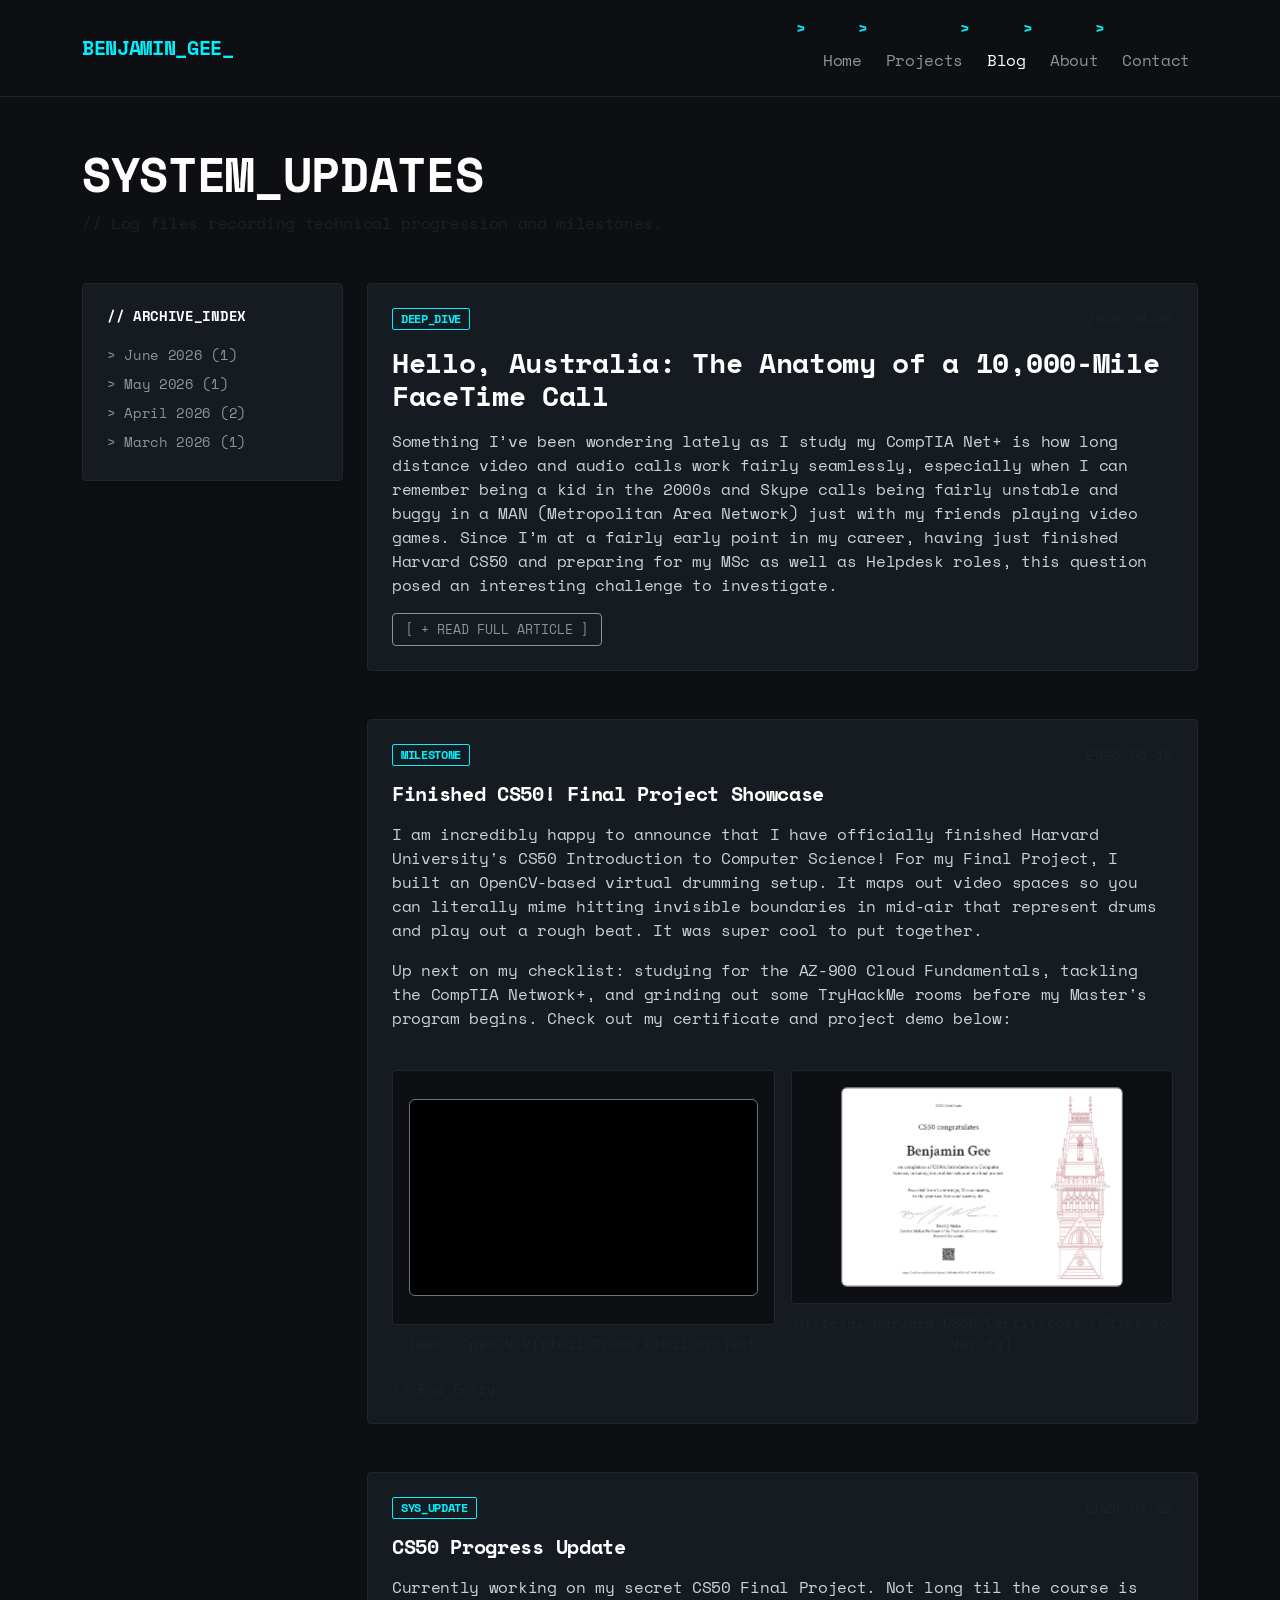
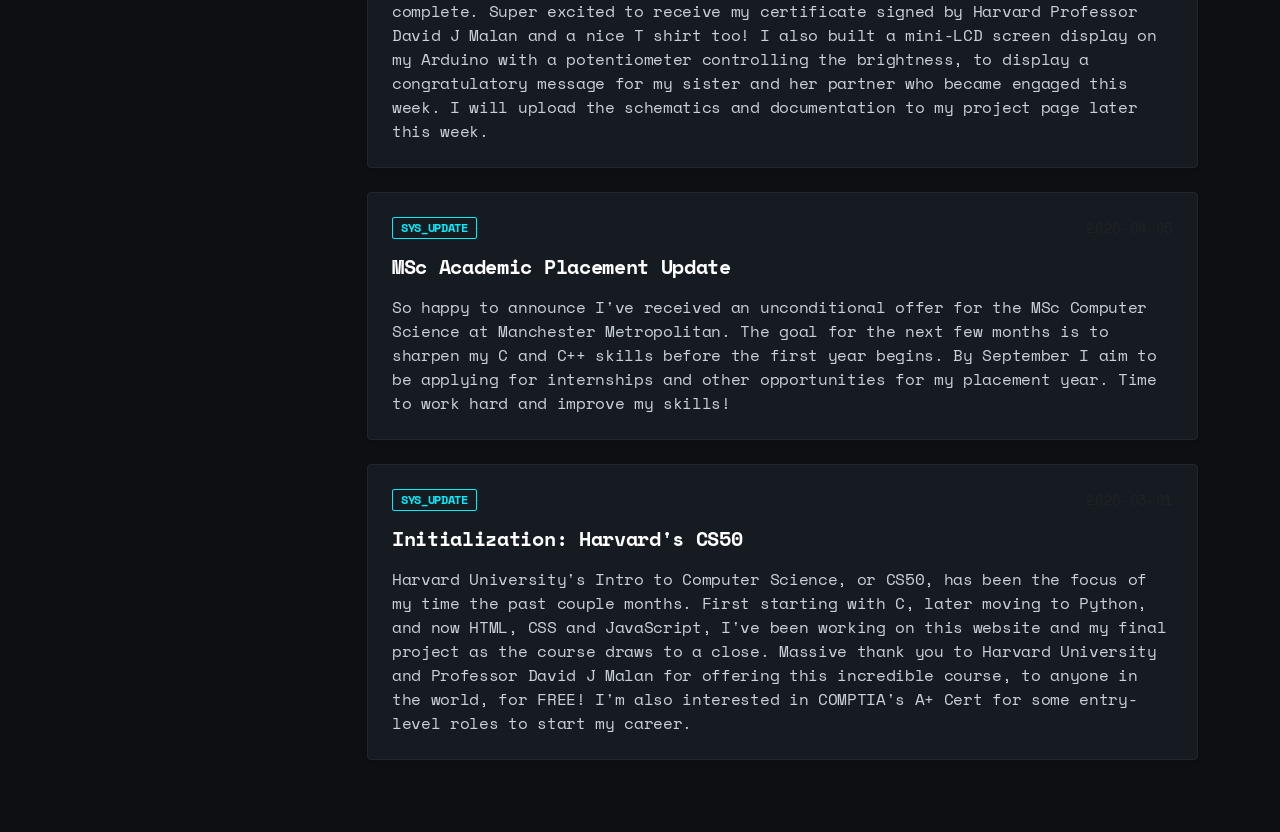
==== blog.html @ 8148ae2c "Update blog.html" ====
<!DOCTYPE html>
<html lang="en">
<head>
    <meta charset="UTF-8">
    <meta name="viewport" content="width=device-width, initial-scale=1.0">
    <title>Updates | Benjamin Gee</title>
    <!-- Bootstrap 5.3.3 -->
    <link href="https://cdn.jsdelivr.net/npm/bootstrap@5.3.3/dist/css/bootstrap.min.css" rel="stylesheet">
    <!-- Google Fonts: Space Mono -->
    <link href="https://fonts.googleapis.com/css2?family=Space+Mono:wght@400;700&display=swap" rel="stylesheet">
    <style>
        /* Uniform Terminal-Inspired Global Styles */
        body {
            font-family: 'Space Mono', monospace;
            background-color: #0d0f12 !important;
            color: #c9d1d9 !important;
            letter-spacing: -0.02em;
            line-spacing: 1.25;
        }

        /* Consistent Links & Headings */
        a {
            color: #00f0ff;
            text-decoration: none;
            transition: color 0.2s ease-in-out;
        }
        a:hover {
            color: #ffffff;
        }
        h1, h2, h3, h4, h5, h6 {
            font-weight: 700;
            color: #ffffff;
        }

        /* Navbar Uniformity */
        .navbar {
            background-color: #0d0f12 !important;
            border-bottom: 1px solid #21262d !important;
        }
        .navbar-brand {
            color: #00f0ff !important;
        }
        .nav-link {
            color: #8b949e !important;
        }
        .nav-link:hover, .nav-link.active {
            color: #ffffff !important;
        }

        /* Flat Terminal Container Cards */
        .blog-card, .archive-sidebar {
            background-color: #161b22 !important;
            border: 1px solid #21262d !important;
            border-radius: 4px !important;
        }

        /* Sticky Left Month Index styling */
        .archive-sidebar {
            position: sticky;
            top: 2rem;
        }
        .archive-link {
            color: #8b949e;
            display: block;
            padding: 4px 0;
        }
        .archive-link:hover {
            color: #00f0ff;
        }

        /* Uniform Custom Bullet Points */
        ul {
            list-style: none;
            padding-left: 1.2rem;
        }
        ul li::before {
            content: ">";
            color: #00f0ff;
            font-weight: bold;
            display: inline-block;
            width: 1.2rem;
            margin-left: -1.2rem;
        }

        /* Media / Asset Containers */
        .asset-wrapper {
            background-color: #0d0f12 !important;
            border: 1px solid #21262d !important;
            border-radius: 4px;
            padding: 1rem;
        }

        /* Badges & Triggers */
        .badge-cyan {
            background-color: transparent;
            border: 1px solid #00f0ff;
            color: #00f0ff;
            padding: 4px 8px;
            font-size: 0.75rem;
            border-radius: 2px;
        }
        .collapse-btn {
            background: transparent;
            border: 1px solid #8b949e;
            color: #8b949e;
            padding: 6px 12px;
            font-size: 0.8rem;
            border-radius: 4px;
            font-family: 'Space Mono', monospace;
            transition: all 0.2s ease;
        }
        .collapse-btn:hover {
            border-color: #00f0ff;
            color: #00f0ff;
        }
        .collapse-btn[aria-expanded="true"]::after {
            content: " [ - CLOSE ]";
        }
        .collapse-btn[aria-expanded="false"]::after {
            content: " [ + READ FULL ARTICLE ]";
        }

        /* Blockquotes */
        .custom-quote {
            border-left: 2px solid #00f0ff;
            background-color: #0d0f12;
            padding: 10px 15px;
            color: #8b949e;
        }
    </style>
</head>
<body>

    <!-- Main Navigation Bar -->
    <nav class="navbar navbar-expand-lg navbar-dark py-3">
        <div class="container">
            <a class="navbar-brand fw-bold" href="index.html">BENJAMIN_GEE_</a>
            <button class="navbar-toggler border-secondary" type="button" data-bs-toggle="collapse" data-bs-target="#mainNavbar">
                <span class="navbar-toggler-icon"></span>
            </button>
            <div class="collapse navbar-collapse" id="mainNavbar">
                <ul class="navbar-nav ms-auto gap-2 mb-0">
                    <li class="nav-item"><a class="nav-link" href="index.html">Home</a></li>
                    <li class="nav-item"><a class="nav-link" href="projects.html">Projects</a></li>
                    <li class="nav-item"><a class="nav-link active" href="blog.html">Blog</a></li>
                    <li class="nav-item"><a class="nav-link" href="about.html">About</a></li>
                    <li class="nav-item"><a class="nav-link" href="contact.html">Contact</a></li>
                </ul>
            </div>
        </div>
    </nav>

    <!-- Main Dynamic Interface Layout -->
    <main class="container py-5">
        <header class="mb-5">
            <h1 class="display-5 fw-bold mb-2 text-white">SYSTEM_UPDATES</h1>
            <p class="text-muted text-monospace">// Log files recording technical progression and milestones.</p>
        </header>

        <div class="row">
            <!-- Left Navigation: Uniform Month Sidebar Index -->
            <aside class="col-md-3 mb-4">
                <div class="archive-sidebar p-4 shadow-sm">
                    <h5 class="text-white small fw-bold mb-3">// ARCHIVE_INDEX</h5>
                    <nav class="small">
                        <a class="archive-link" href="#june-2026">&gt; June 2026 (1)</a>
                        <a class="archive-link" href="#may-2026">&gt; May 2026 (1)</a>
                        <a class="archive-link" href="#april-2026">&gt; April 2026 (2)</a>
                        <a class="archive-link" href="#march-2026">&gt; March 2026 (1)</a>
                    </nav>
                </div>
            </aside>

            <!-- Main Log Content Stream -->
            <div class="col-md-9">

                <!-- LOG 1: June 2026 - Australia FaceTime Article -->
                <article id="june-2026" class="blog-card p-4 mb-5 shadow-sm">
                    <div class="d-flex justify-content-between align-items-center mb-3">
                        <span class="badge badge-cyan">DEEP_DIVE</span>
                        <small class="text-muted">2026-06-30</small>
                    </div>
                    
                    <h2 class="h3 fw-bold text-white mb-3">Hello, Australia: The Anatomy of a 10,000-Mile FaceTime Call</h2>
                    
                    <p>
                        Something I’ve been wondering lately as I study my CompTIA Net+ is how long distance video and audio calls work fairly seamlessly, especially when I can remember being a kid in the 2000s and Skype calls being fairly unstable and buggy in a MAN (Metropolitan Area Network) just with my friends playing video games. Since I’m at a fairly early point in my career, having just finished Harvard CS50 and preparing for my MSc as well as Helpdesk roles, this question posed an interesting challenge to investigate.
                    </p>

                    <!-- Truncated Collapsible Container for Long Post Content -->
                    <div class="collapse" id="fullArticleCollapse">
                        <p class="mt-3">
                            I will try to explain key concepts I discovered in a way that non-technically minded persons can still understand and learn about global communications. Here are my findings, I hope you enjoy the read and find it as interesting as I did! 
                        </p>

                        <h4 class="text-white h5 mt-4">// Intro</h4>
                        <p>
                            When I open Facetime in the UK, and call my girlfriend in Sydney, a simple “Good Morning” has to cross continents, oceans and hemispheres. To me, it seems like magic. To a network engineer, it is a brutal and high-speed race against the laws of physics. 
                        </p>
                        <p>
                            Before we dive in to map the journey to Australia or answer any questions, for those who haven’t studied networking yet, I will do my best to quickly explain the concept of data packets, headers and bandwidth concerning how information is sent.
                        </p>

                        <h4 class="text-white h5 mt-4">// Data Packets</h4>
                        <p>
                            Think of the internet like the postal service. If you have a massive 1,000 page book to send across the world, your first instinct is to pack it into one big cardboard box and ship it. 
                        </p>
                        <p>
                            But imagine if that single box gets lost at sea, damaged or dropped on a conveyor belt. The entire delivery fails. To get that book to its destination, you would have to reprint all 1,000 pages and ship the whole massive box all over again. 
                        </p>
                        <p>
                            On the internet we avoid this nightmare by ripping the pages out, putting each single page into its own small envelope, and mailing them all at once. Those individual envelopes are called <strong>Data Packets</strong>. 
                        </p>
                        <p>Sending information this way solves two massive problems:</p>
                        <ul class="mb-3">
                            <li><strong>Fixing mistakes quickly (packet loss):</strong> If 999 envelopes arrive safely in Sydney but envelope #45 gets dropped in the mud along the way, we don’t need to resend the whole book, just that one page. If for some reason we can’t re-send that page, chances are the book is still fairly comprehensible without it, unless we’re really unlucky. This holds true for a website, where we could be missing an image or paragraph of text, but the general website still works.</li>
                            <li><strong>Avoiding traffic jams:</strong> Big boxes clog up the system. Small envelopes can weave through different mail trucks, planes, and sorting centers dynamically, utilising every bit of available space in the network.</li>
                        </ul>

                        <h4 class="text-white h5 mt-4">// The Packet Header</h4>
                        <p>Every single packet (or envelope) has a digital label slapped onto it called a <strong>Header</strong>. This header contains crucial information, including:</p>
                        <ul class="mb-3">
                            <li>Who sent it (My IP address in the UK)</li>
                            <li>Where it’s going (Angela’s IP address in Sydney)</li>
                            <li>The page number (e.g. “This is piece #452 of the video”)</li>
                        </ul>
                        <p>
                            Because of the header, the receiving phone knows exactly how to line up all the arriving pieces and glue them back together in the correct order. 
                        </p>

                        <h4 class="text-white h5 mt-4">// Bandwidth</h4>
                        <p>
                            People often think of Bandwidth as internet speed, but it’s actually about width. Think of your internet connection like a water pipe. Bandwidth isn’t how fast the water flows, it’s how wide the pipe is. 
                        </p>
                        <ul class="mb-4">
                            <li>Low bandwidth is a narrow straw - only a few packets can squeeze through at a time.</li>
                            <li>High bandwidth is a massive firehose - millions of packets can rush through simultaneously, allowing for crisp, HD video.</li>
                        </ul>

                        <hr class="border-secondary my-4">

                        <p class="lead text-white small fw-bold">// BACK TO THE TOPIC: WHAT HAPPENS WHEN I DIAL?</p>

                        <h4 class="text-white h5 mt-4">// Phase 1: Managing the Data (The OS and Encapsulation)</h4>
                        <p>
                            Before anything actually leaves my phone, my voice and video have to be digitised. Apple uses advanced codecs like H.264 or H.265 (HEVC) for video and AAC-ELD for audio to compress massive raw data into tiny, manageable pieces. 
                        </p>
                        <p>
                            Facetime uses <strong>UDP (User Datagram Protocol)</strong> rather than TCP (Transmission Control Protocol). If we used TCP, every single lost frame of video would require a retransmission request. By the time it arrived, the conversation would have moved on. UDP just streams the packets relentlessly. If a packet drops, your screen glitches for a millisecond, but the live conversation keeps moving. 
                        </p>

                        <h4 class="text-white h5 mt-4">// Phase 2: The Physical Journey (The Deep Sea and Fiber Optics)</h4>
                        <p>
                            Once the packets leave my home router, they hit the backbone of the internet. They aren't bouncing off satellites in space. Instead, they travel along submarine fiber optic cables resting on the dark ocean floor. The traffic might route through Egypt and the Red Sea, snake around India, pass Singapore, and finally dive down the eastern coast of Australia to drop into a data center in Sydney. 
                        </p>
                        <p>
                            Because the signal travels through glass fiber at roughly 200,000km/s, the entire 20,000km trek through ocean abysses and across continents takes roughly 100 milliseconds one way. Light also degrades over distance, requiring underwater optical amplifiers powered by high-voltage copper lines running inside the cable every 50 to 80 kilometers.
                        </p>

                        <!-- Corrected Network Diagram Asset Path with /assets/ directory -->
                        <div class="my-4 text-center asset-wrapper">
                            <img src="assets/Screenshot 2026-07-01 at 23.49.33.png" alt="Network path diagram from Manchester to Sydney" class="img-fluid rounded border border-secondary shadow-sm">
                            <div class="form-text text-muted mt-2 small">Diagram: Tracing data packets across subsea and terrestrial fiber systems.</div>
                        </div>

                        <p>
                            Both of these massive data streams pass each other on the exact same fiber optic lines at the speed of light without colliding. Her Australian ISP might have a cheaper and faster routing agreement that sends her outbound traffic across the Pacific Ocean, hitting landing stations in Hawaii and LA, crossing the continental United States via terrestrial fiber, and jumping the Atlantic to hit the UK from the west.
                        </p>

                        <h5 class="text-white mt-4 small fw-bold">// EXPANDED MAP TRAJECTORY:</h5>
                        
                        <p><strong>UK:</strong> My phone pushes data through my router, running via the local exchange to the UK’s main international subsea landing stations in Cornwall. The data dives into the Atlantic Ocean, wraps past Portugal, and enters the Mediterranean via the Strait of Gibraltar.</p>
                        
                        <p><strong>The Mediterranean and Egyptian Bottleneck:</strong> The pulses dash across the Mediterranean seabed to Alexandria, Egypt. The data exits the ocean here and runs along highly guarded terrestrial fiber cables buried across Egypt, following the Suez Canal down to Suez.</p>
                        
                        <div class="custom-quote my-3 small rounded">
                            Notice: This tiny strip of land represents one of the single biggest points of failure for global internet traffic.
                        </div>
                        
                        <p>The signal then dives back underwater into the Red Sea, tracing past Saudi Arabia and Yemen out into the Gulf of Aden.</p>
                        
                        <p><strong>The Middle East Hub (Oman):</strong> The packets land in Muscat, Oman, a massive digital crossroads linking Europe to Asia. From Muscat, my data hops onto a specialized deep-sea superhighway like the Oman Australia Cable (OAC) dipping directly across the floor of the Indian Ocean.</p>
                        
                        <p><strong>The Indian Ocean and Perth:</strong> The pulses of light travel completely uninterrupted for nearly 10,000km across the vast, dark floor of the Indian Ocean, landing at the beach landing station in Perth, Western Australia.</p>
                        
                        <p><strong>Australia:</strong> From Perth, the signal hops onto Australia’s newly active SMAP subsea cable (Sydney-Melbourne-Adelaide-Perth). It dives back into the ocean, hugging the southern coast of Australia before rocketing through the Great Australian Bight, passing Adelaide and Melbourne and turning north to land in Sydney where it hits the local tower or Wi-Fi framework.</p>

                        <h4 class="text-white h5 mt-4">// FaceTime or Traditional Telephone?</h4>
                        <p>
                            If I were to pick up a landline or make a standard international phone call to Sydney today, the technology under the hood would look entirely different from FaceTime. It represents the classic networking battle: Circuit Switching vs. Packet Switching.
                        </p>
                        
                        <p><strong>Traditional Phone Calls (Circuit Switching):</strong> Relies on the Public Switched Telephone Network (PSTN) to lock down a continuous, dedicated lane all the way from my house to Sydney. For the entire duration of the call, that specific connection belongs to us alone, proving very expensive and inefficient.</p>

                        <p><strong>FaceTime (Packet Switching):</strong> Doesn't care about private lanes; it uses the standard, open internet. As we established with our postal envelopes, your voice and video are chopped into millions of data packets and thrown onto the global internet highway alongside Netflix streams, emails, and everyone else's data, making it highly efficient and virtually free.</p>

                        <h4 class="text-white h5 mt-4">// 2000s Skype Compared to Now</h4>
                        <p>
                            Remembering how unstable local Skype calls were in the mid-2000s compared to global calls today highlights exactly how far infrastructure has evolved:
                        </p>
                        <ul class="mb-3">
                            <li><strong>P2P Architecture vs. Edge Infrastructure:</strong> Early Skype forced home computers to act as mini-servers, throttling local hardware. FaceTime offloads this processing to robust edge data centers.</li>
                            <li><strong>Asymmetric DSL Speed Bottlenecks:</strong> Legacy home connections choked on tiny, asymmetric upload limitations (often under 512 Kbps). Today's synchronous fiber loops offer deep lanes for video transfer.</li>
                            <li><strong>Legacy Compression Algorithms:</strong> Old codecs required massive pools of raw throughput to assemble basic, low-resolution streams. Masterfully built engines like H.265 pack vibrant video arrays into tight, lightweight footprints.</li>
                        </ul>

                        <h4 class="text-white h5 mt-4">// Latency, Jitter, and Dropped Frames</h4>
                        <p><strong>The Math of Latency:</strong> Inside a glass fiber-optic cable, light slows down by about 30%, traveling at roughly 200,000km/s. The physical cable distance from the UK to Sydney sits around 17,000km to 20,000km depending on the active routing layer. A standard Round Trip Time (RTT) lands between 265ms to 280ms, generating that subtle conversational overlap.</p>
                        
                        <p><strong>The Causes of Glitches:</strong> Instabilities typically emerge from three separate environments: <strong>Jitter</strong> (the variance in packet arrival times across routers), the <strong>"Last Mile" Bottleneck</strong> (Wi-Fi band switching or localized cellular tower handover dropouts), and <strong>Route Flapping</strong> (abrupt BGP path recalculations if an edge node encounters unexpected downtime).</p>

                        <h4 class="text-white h5 mt-4">// Conclusion</h4>
                        <p>
                            Investigating this mapping turned a routine, everyday piece of magic into a masterclass in global engineering. Going from the foundational programming concepts of CS50 to tracing the physical realities of BGP routing and subsea repeaters has completely reframed how I look at modern networks. As I step into my Master’s program and prepare for IT Helpdesk roles, this is exactly the kind of structural problem-solving I want to bring to the table.
                        </p>
                        <p class="fw-bold mt-4 text-info">_ EOF_LOG_</p>
                    </div>

                    <!-- Clean Trigger Button for Expand/Collapse -->
                    <div class="mt-3">
                        <button class="collapse-btn" type="button" data-bs-toggle="collapse" data-bs-target="#fullArticleCollapse" aria-expanded="false" aria-controls="fullArticleCollapse"></button>
                    </div>
                </article>


                <!-- LOG 2: May 2026 - CS50 Graduation (Corrected Asset Folder Path) -->
                <article id="may-2026" class="blog-card p-4 mb-5 shadow-sm">
                    <div class="d-flex justify-content-between align-items-center mb-3">
                        <span class="badge badge-cyan">MILESTONE</span>
                        <small class="text-muted">2026-05-15</small>
                    </div>
                    <h3 class="h5 fw-bold text-white mb-3">Finished CS50! Final Project Showcase</h3>
                    
                    <p>
                        I am incredibly happy to announce that I have officially finished Harvard University's CS50 Introduction to Computer Science! For my Final Project, I built an OpenCV-based virtual drumming setup. It maps out video spaces so you can literally mime hitting invisible boundaries in mid-air that represent drums and play out a rough beat. It was super cool to put together. 
                    </p>
                    <p>
                        Up next on my checklist: studying for the AZ-900 Cloud Fundamentals, tackling the CompTIA Network+, and grinding out some TryHackMe rooms before my Master's program begins. Check out my certificate and project demo below:
                    </p>

                    <!-- Side-by-Side YouTube Video and Certificate Layout with Fixed Asset Folder Path -->
                    <div class="row g-3 my-4">
                        <!-- YouTube Embed Asset Wrapper -->
                        <div class="col-md-6 d-flex flex-column">
                            <div class="asset-wrapper flex-grow-1 d-flex flex-column justify-content-center">
                                <div class="ratio ratio-16x9 border border-secondary rounded overflow-hidden bg-black">
                                    <iframe src="https://www.youtube.com/embed/PLwgEBcmur0?si=XezToh3eI5kzPwjG" title="YouTube video player" frameborder="0" allow="accelerometer; autoplay; clipboard-write; encrypted-media; gyroscope; picture-in-picture; web-share" referrerpolicy="strict-origin-when-cross-origin" allowfullscreen></iframe>
                                </div>
                            </div>
                            <div class="form-text text-muted text-center mt-2 small">Demo: OpenCV Virtual Drums Final Project</div>
                        </div>
                        
                        <!-- Certificate Image with Fixed /assets/ Folder Route -->
                        <div class="col-md-6 d-flex flex-column">
                            <div class="asset-wrapper flex-grow-1 d-flex align-items-center justify-content-center" style="min-height: 200px;">
                                <a href="https://cs50.harvard.edu/certificates/c30944fa-6952-4a27-8445-45e352b872ed" target="_blank" title="Click to verify official CS50 certificate">
                                    <img src="assets/CS50xCERTPNG.png" alt="Official CS50 Certificate for Benjamin Gee" class="img-fluid rounded border border-secondary shadow-sm" style="max-height: 200px; width: auto; object-fit: contain;">
                                </a>
                            </div>
                            <div class="form-text text-muted text-center mt-2 small">Official Harvard CS50 Certificate (Click to Verify)</div>
                        </div>
                    </div>
                    
                    <p class="mb-0 text-muted small">// End Entry</p>
                </article>


                <!-- LOG 3: April 2026 - Original Post (CS50 Progress) -->
                <article id="april-2026" class="blog-card p-4 mb-4 shadow-sm">
                    <div class="d-flex justify-content-between align-items-center mb-3">
                        <span class="badge badge-cyan">SYS_UPDATE</span>
                        <small class="text-muted">2026-04-22</small>
                    </div>
                    <h3 class="h5 fw-bold text-white mb-3">CS50 Progress Update</h3>
                    <p class="mb-0">
                       Currently working on my secret CS50 Final Project. Not long til the course is complete. Super excited to receive my certificate signed by Harvard Professor David J Malan and a nice T shirt too! I also built a mini-LCD screen display on my Arduino with a potentiometer controlling the brightness, to display a congratulatory message for my sister and her partner who became engaged this week. I will upload the schematics and documentation to my project page later this week.
                    </p>
                </article>


                <!-- LOG 4: April 2026 - Original Post (MSc Offer) -->
                <article class="blog-card p-4 mb-4 shadow-sm">
                    <div class="d-flex justify-content-between align-items-center mb-3">
                        <span class="badge badge-cyan">SYS_UPDATE</span>
                        <small class="text-muted">2026-04-05</small>
                    </div>
                    <h3 class="h5 fw-bold text-white mb-3">MSc Academic Placement Update</h3>
                    <p class="mb-0">
                        So happy to announce I've received an unconditional offer for the MSc Computer Science at Manchester Metropolitan. The goal for the next few months is to sharpen my C and C++ skills before the first year begins. By September I aim to be applying for internships and other opportunities for my placement year. Time to work hard and improve my skills!
                    </p>
                </article>


                <!-- LOG 5: March 2026 - Original Post (Starting CS50) -->
                <article id="march-2026" class="blog-card p-4 mb-4 shadow-sm">
                    <div class="d-flex justify-content-between align-items-center mb-3">
                        <span class="badge badge-cyan">SYS_UPDATE</span>
                        <small class="text-muted">2026-03-01</small>
                    </div>
                    <h3 class="h5 fw-bold text-white mb-3">Initialization: Harvard's CS50</h3>
                    <p class="mb-0">
                        Harvard University's Intro to Computer Science, or CS50, has been the focus of my time the past couple months. First starting with C, later moving to Python, and now HTML, CSS and JavaScript, I've been working on this website and my final project as the course draws to a close. Massive thank you to Harvard University and Professor David J Malan for offering this incredible course, to anyone in the world, for FREE! I'm also interested in COMPTIA's A+ Cert for some entry-level roles to start my career.
                    </p>
                </article>

            </div>
        </div>
    </main>

    <!-- Bootstrap 5 JS Bundle -->
    <script src="https://cdn.jsdelivr.net/npm/bootstrap@5.3.3/dist/js/bootstrap.bundle.min.js"></script>
</body>
</html>
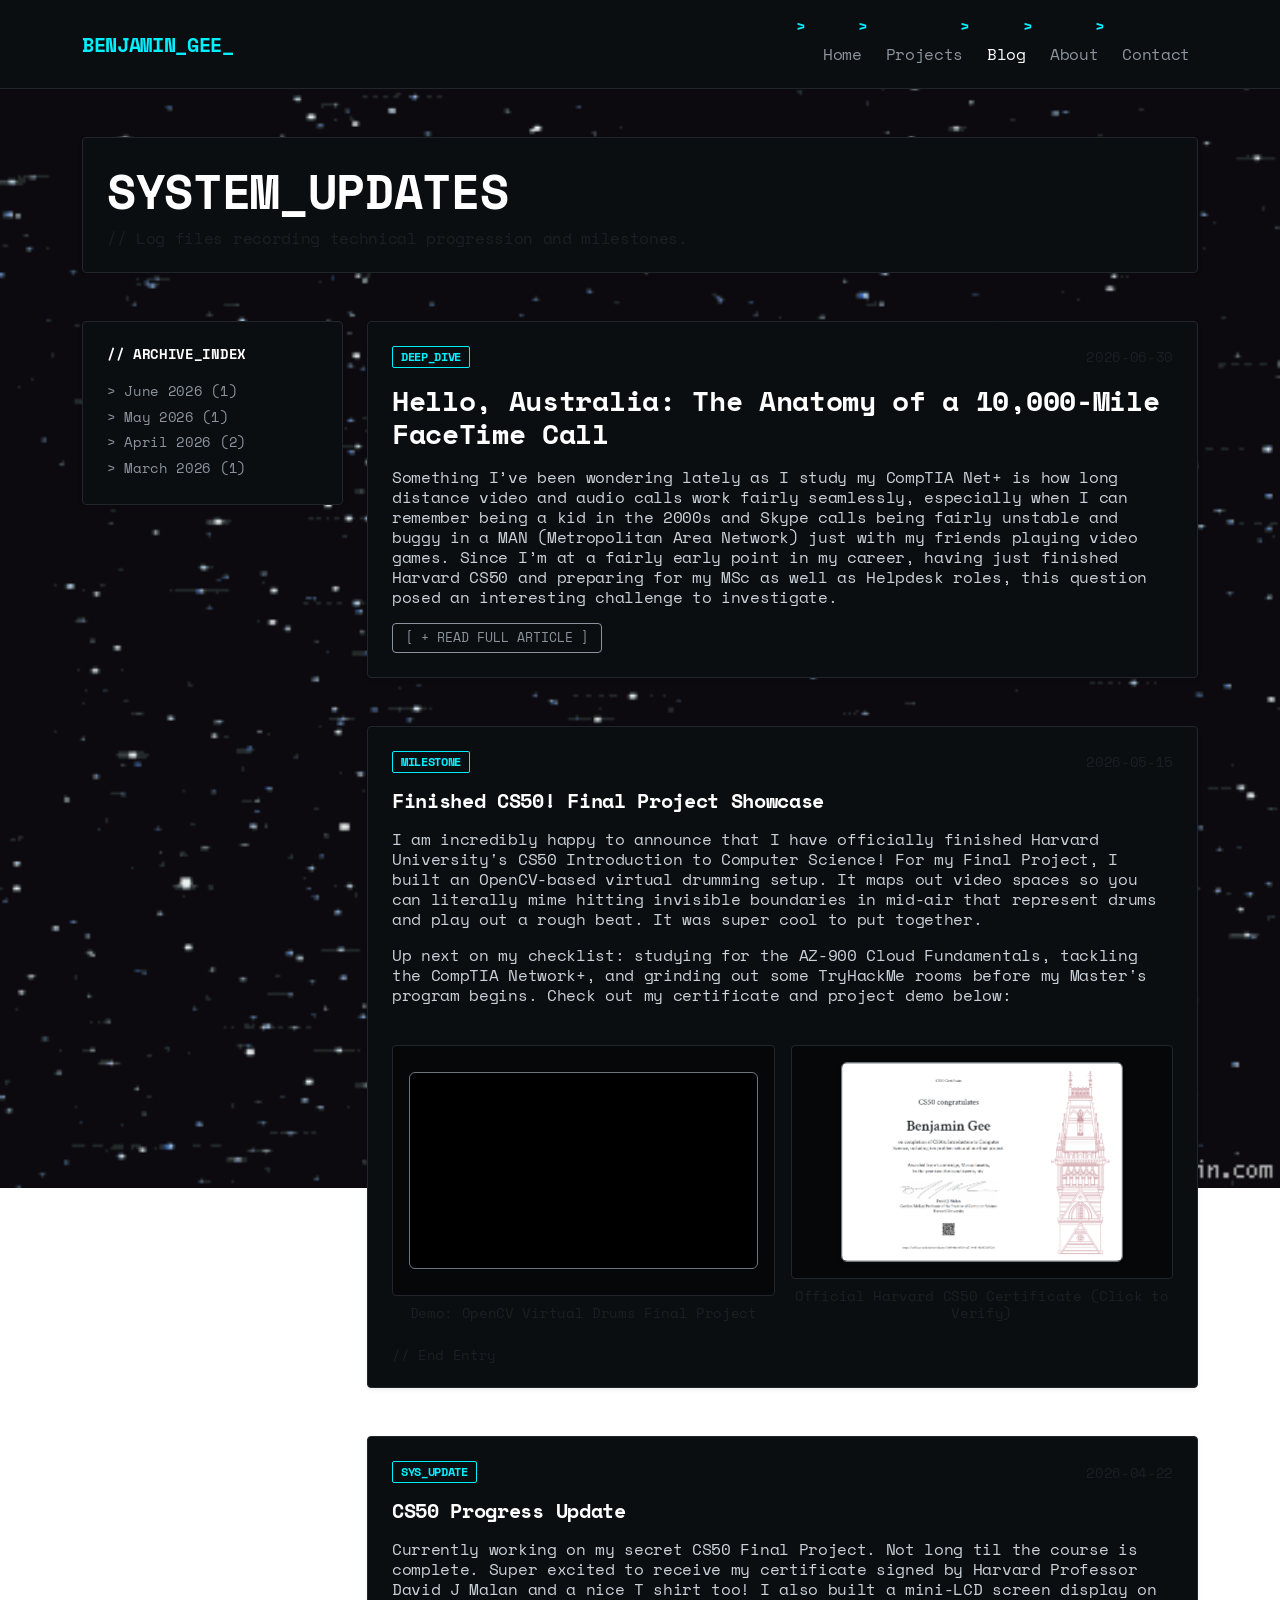
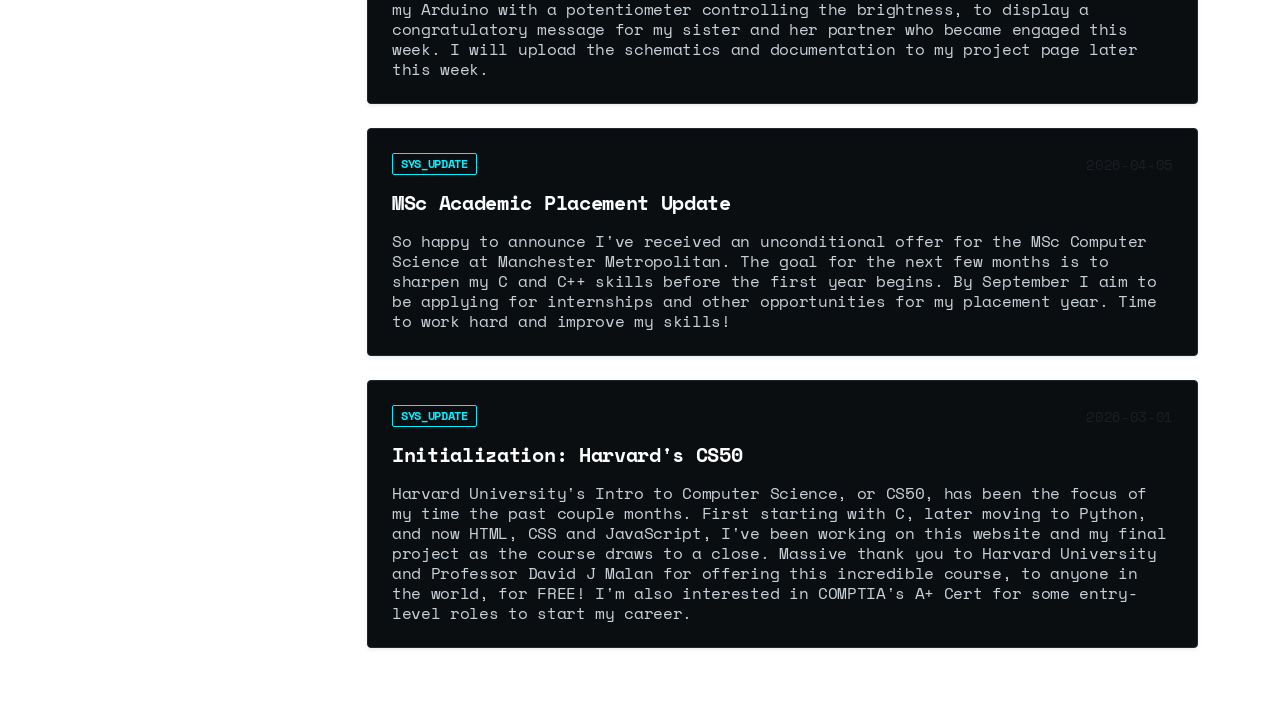
==== commit 3d27c3eb: "Update blog.html" ====
--- a/blog.html
+++ b/blog.html
@@ -9,13 +9,17 @@
     <!-- Google Fonts: Space Mono -->
     <link href="https://fonts.googleapis.com/css2?family=Space+Mono:wght@400;700&display=swap" rel="stylesheet">
     <style>
-        /* Uniform Terminal-Inspired Global Styles */
+        /* Uniform Terminal-Inspired Global Styles with Motion GIF Background */
         body {
             font-family: 'Space Mono', monospace;
-            background-color: #0d0f12 !important;
+            background-image: url('assets/tumblr_m9jk9q6nSe1rc7pm9o1_500.gif');
+            background-repeat: no-repeat;
+            background-size: cover;
+            background-attachment: fixed;
+            background-position: center center;
             color: #c9d1d9 !important;
             letter-spacing: -0.02em;
-            line-spacing: 1.25;
+            line-height: 1.25;
         }
 
         /* Consistent Links & Headings */
@@ -32,9 +36,9 @@
             color: #ffffff;
         }
 
-        /* Navbar Uniformity */
+        /* Navbar Background Uniformity */
         .navbar {
-            background-color: #0d0f12 !important;
+            background-color: #0b0e11 !important;
             border-bottom: 1px solid #21262d !important;
         }
         .navbar-brand {
@@ -47,9 +51,16 @@
             color: #ffffff !important;
         }
 
-        /* Flat Terminal Container Cards */
+        /* Main Content Header Card */
+        .header-card {
+            background-color: #0b0e11 !important;
+            border: 1px solid #21262d !important;
+            border-radius: 4px;
+        }
+
+        /* Solid Container Cards to isolate the content from the moving background */
         .blog-card, .archive-sidebar {
-            background-color: #161b22 !important;
+            background-color: #0b0e11 !important;
             border: 1px solid #21262d !important;
             border-radius: 4px !important;
         }
@@ -84,7 +95,7 @@
 
         /* Media / Asset Containers */
         .asset-wrapper {
-            background-color: #0d0f12 !important;
+            background-color: #050709 !important;
             border: 1px solid #21262d !important;
             border-radius: 4px;
             padding: 1rem;
@@ -123,7 +134,7 @@
         /* Blockquotes */
         .custom-quote {
             border-left: 2px solid #00f0ff;
-            background-color: #0d0f12;
+            background-color: #050709;
             padding: 10px 15px;
             color: #8b949e;
         }
@@ -152,13 +163,13 @@
 
     <!-- Main Dynamic Interface Layout -->
     <main class="container py-5">
-        <header class="mb-5">
+        <header class="header-card p-4 mb-5 shadow-sm">
             <h1 class="display-5 fw-bold mb-2 text-white">SYSTEM_UPDATES</h1>
-            <p class="text-muted text-monospace">// Log files recording technical progression and milestones.</p>
+            <p class="text-muted text-monospace mb-0">// Log files recording technical progression and milestones.</p>
         </header>
 
         <div class="row">
-            <!-- Left Navigation: Uniform Month Sidebar Index -->
+            <!-- Left Navigation: Month Sidebar Index -->
             <aside class="col-md-3 mb-4">
                 <div class="archive-sidebar p-4 shadow-sm">
                     <h5 class="text-white small fw-bold mb-3">// ARCHIVE_INDEX</h5>
@@ -174,7 +185,7 @@
             <!-- Main Log Content Stream -->
             <div class="col-md-9">
 
-                <!-- LOG 1: June 2026 - Australia FaceTime Article -->
+                <!-- LOG 1: June 2026 -->
                 <article id="june-2026" class="blog-card p-4 mb-5 shadow-sm">
                     <div class="d-flex justify-content-between align-items-center mb-3">
                         <span class="badge badge-cyan">DEEP_DIVE</span>
@@ -187,7 +198,7 @@
                         Something I’ve been wondering lately as I study my CompTIA Net+ is how long distance video and audio calls work fairly seamlessly, especially when I can remember being a kid in the 2000s and Skype calls being fairly unstable and buggy in a MAN (Metropolitan Area Network) just with my friends playing video games. Since I’m at a fairly early point in my career, having just finished Harvard CS50 and preparing for my MSc as well as Helpdesk roles, this question posed an interesting challenge to investigate.
                     </p>
 
-                    <!-- Truncated Collapsible Container for Long Post Content -->
+                    <!-- Collapsible Container for Content -->
                     <div class="collapse" id="fullArticleCollapse">
                         <p class="mt-3">
                             I will try to explain key concepts I discovered in a way that non-technically minded persons can still understand and learn about global communications. Here are my findings, I hope you enjoy the read and find it as interesting as I did! 
@@ -222,7 +233,7 @@
                         <ul class="mb-3">
                             <li>Who sent it (My IP address in the UK)</li>
                             <li>Where it’s going (Angela’s IP address in Sydney)</li>
-                            <li>The page number (e.g. “This is piece #452 of the video”)</li>
+                            <li>The page number (e.g. "This is piece #452 of the video")</li>
                         </ul>
                         <p>
                             Because of the header, the receiving phone knows exactly how to line up all the arriving pieces and glue them back together in the correct order. 
@@ -257,9 +268,9 @@
                             Because the signal travels through glass fiber at roughly 200,000km/s, the entire 20,000km trek through ocean abysses and across continents takes roughly 100 milliseconds one way. Light also degrades over distance, requiring underwater optical amplifiers powered by high-voltage copper lines running inside the cable every 50 to 80 kilometers.
                         </p>
 
-                        <!-- Corrected Network Diagram Asset Path with /assets/ directory -->
+                        <!-- Cleaned-up path for Network Diagram -->
                         <div class="my-4 text-center asset-wrapper">
-                            <img src="assets/Screenshot 2026-07-01 at 23.49.33.png" alt="Network path diagram from Manchester to Sydney" class="img-fluid rounded border border-secondary shadow-sm">
+                            <img src="assets/diagram.png" alt="Network path diagram from Manchester to Sydney" class="img-fluid rounded border border-secondary shadow-sm">
                             <div class="form-text text-muted mt-2 small">Diagram: Tracing data packets across subsea and terrestrial fiber systems.</div>
                         </div>
 
@@ -323,7 +334,7 @@
                 </article>
 
 
-                <!-- LOG 2: May 2026 - CS50 Graduation (Corrected Asset Folder Path) -->
+                <!-- LOG 2: May 2026 -->
                 <article id="may-2026" class="blog-card p-4 mb-5 shadow-sm">
                     <div class="d-flex justify-content-between align-items-center mb-3">
                         <span class="badge badge-cyan">MILESTONE</span>
@@ -338,9 +349,8 @@
                         Up next on my checklist: studying for the AZ-900 Cloud Fundamentals, tackling the CompTIA Network+, and grinding out some TryHackMe rooms before my Master's program begins. Check out my certificate and project demo below:
                     </p>
 
-                    <!-- Side-by-Side YouTube Video and Certificate Layout with Fixed Asset Folder Path -->
+                    <!-- Side-by-Side Video and Certificate Layout -->
                     <div class="row g-3 my-4">
-                        <!-- YouTube Embed Asset Wrapper -->
                         <div class="col-md-6 d-flex flex-column">
                             <div class="asset-wrapper flex-grow-1 d-flex flex-column justify-content-center">
                                 <div class="ratio ratio-16x9 border border-secondary rounded overflow-hidden bg-black">
@@ -350,11 +360,10 @@
                             <div class="form-text text-muted text-center mt-2 small">Demo: OpenCV Virtual Drums Final Project</div>
                         </div>
                         
-                        <!-- Certificate Image with Fixed /assets/ Folder Route -->
                         <div class="col-md-6 d-flex flex-column">
                             <div class="asset-wrapper flex-grow-1 d-flex align-items-center justify-content-center" style="min-height: 200px;">
                                 <a href="https://cs50.harvard.edu/certificates/c30944fa-6952-4a27-8445-45e352b872ed" target="_blank" title="Click to verify official CS50 certificate">
-                                    <img src="assets/CS50xCERTPNG.png" alt="Official CS50 Certificate for Benjamin Gee" class="img-fluid rounded border border-secondary shadow-sm" style="max-height: 200px; width: auto; object-fit: contain;">
+                                    <img src="assets/cert.png" alt="Official CS50 Certificate for Benjamin Gee" class="img-fluid rounded border border-secondary shadow-sm" style="max-height: 200px; width: auto; object-fit: contain;">
                                 </a>
                             </div>
                             <div class="form-text text-muted text-center mt-2 small">Official Harvard CS50 Certificate (Click to Verify)</div>
@@ -365,7 +374,7 @@
                 </article>
 
 
-                <!-- LOG 3: April 2026 - Original Post (CS50 Progress) -->
+                <!-- LOG 3: April 2026 (Progress) -->
                 <article id="april-2026" class="blog-card p-4 mb-4 shadow-sm">
                     <div class="d-flex justify-content-between align-items-center mb-3">
                         <span class="badge badge-cyan">SYS_UPDATE</span>
@@ -378,7 +387,7 @@
                 </article>
 
 
-                <!-- LOG 4: April 2026 - Original Post (MSc Offer) -->
+                <!-- LOG 4: April 2026 (MSc Offer) -->
                 <article class="blog-card p-4 mb-4 shadow-sm">
                     <div class="d-flex justify-content-between align-items-center mb-3">
                         <span class="badge badge-cyan">SYS_UPDATE</span>
@@ -391,7 +400,7 @@
                 </article>
 
 
-                <!-- LOG 5: March 2026 - Original Post (Starting CS50) -->
+                <!-- LOG 5: March 2026 -->
                 <article id="march-2026" class="blog-card p-4 mb-4 shadow-sm">
                     <div class="d-flex justify-content-between align-items-center mb-3">
                         <span class="badge badge-cyan">SYS_UPDATE</span>
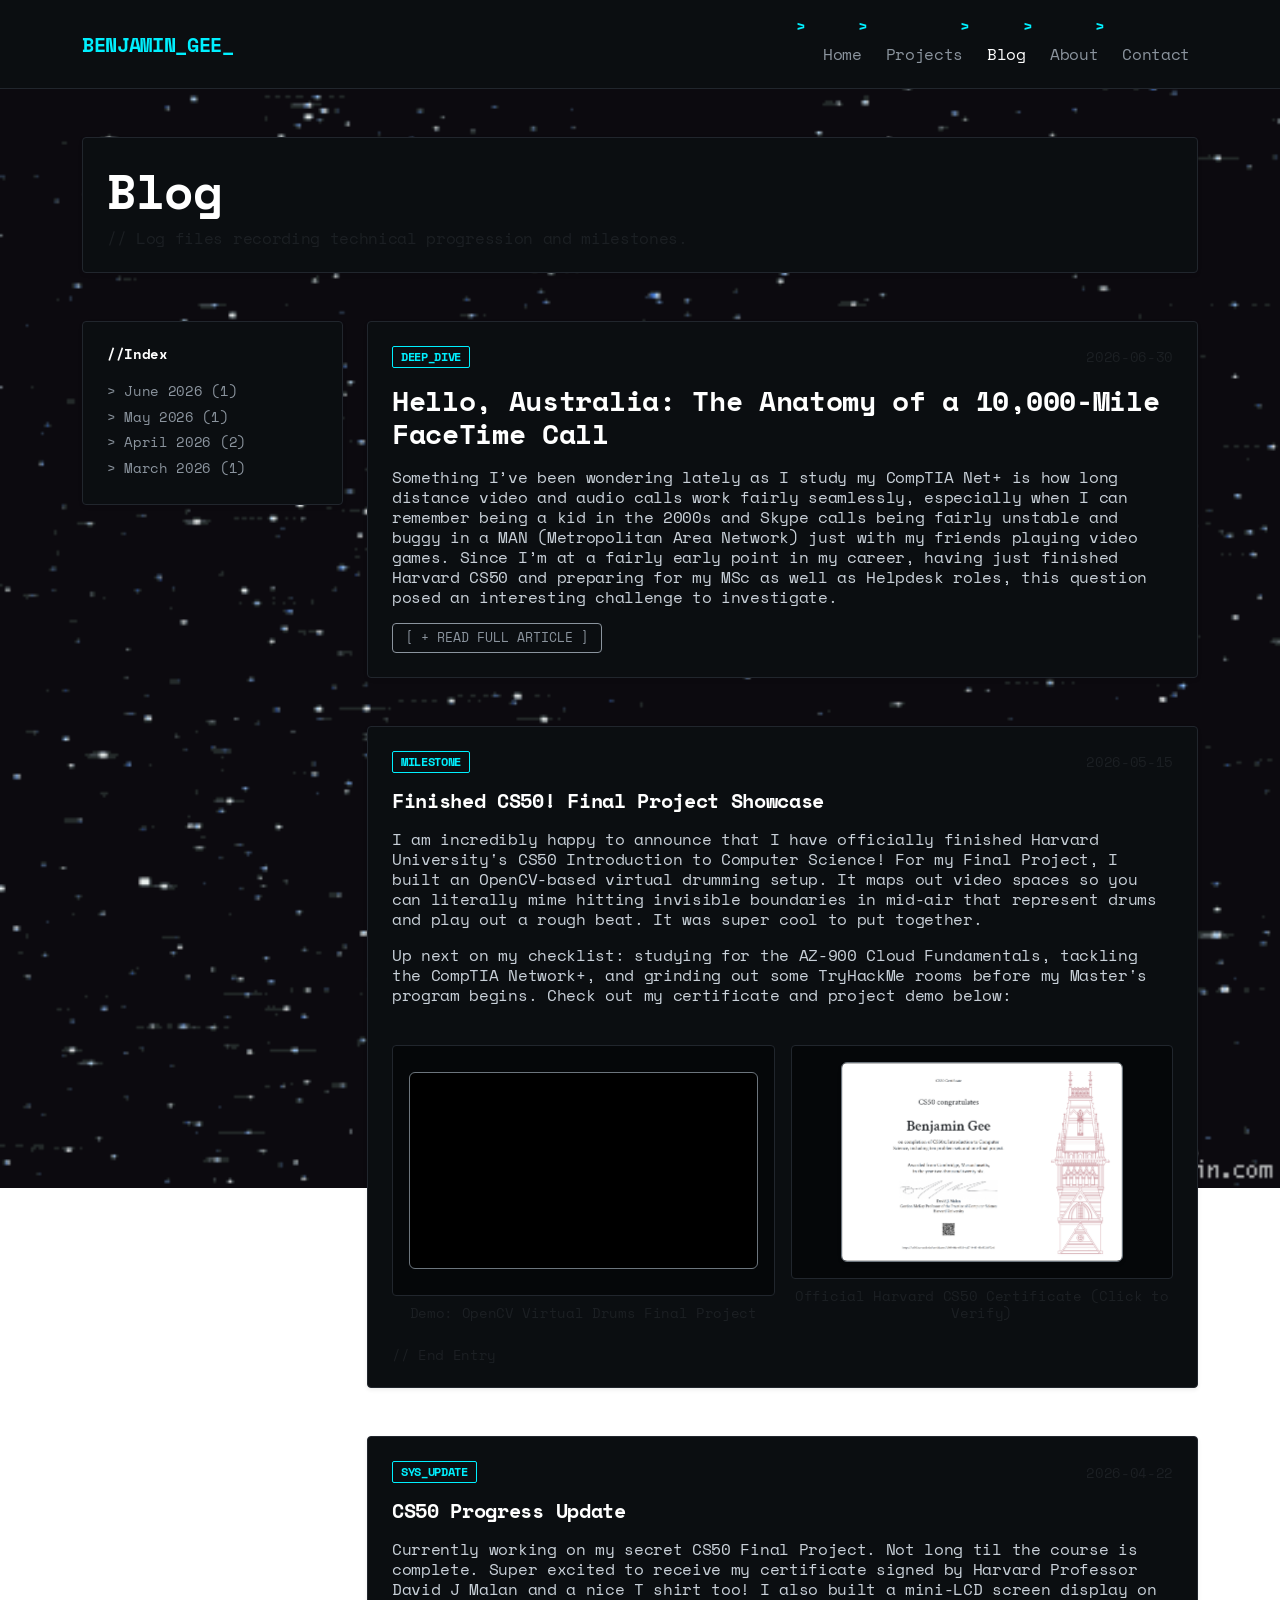
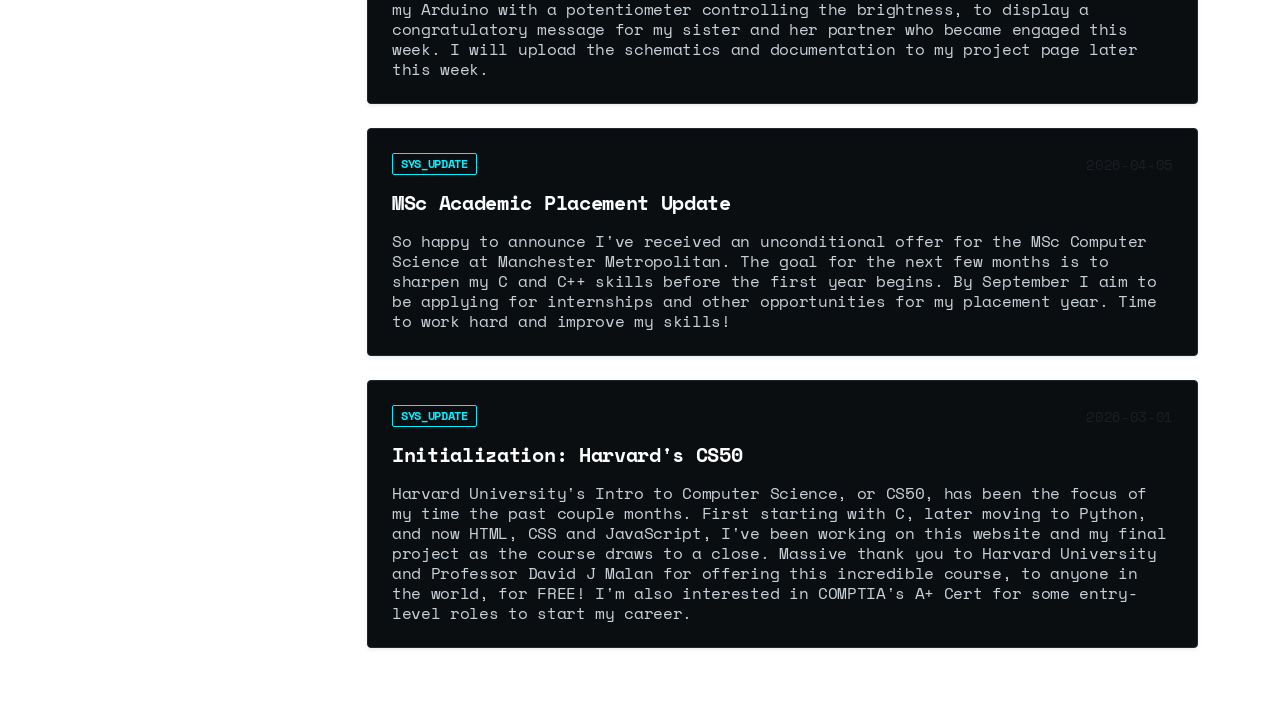
==== commit 90ca0361: "Update blog.html" ====
--- a/blog.html
+++ b/blog.html
@@ -12,7 +12,7 @@
         /* Uniform Terminal-Inspired Global Styles with Motion GIF Background */
         body {
             font-family: 'Space Mono', monospace;
-            background-image: url('assets/tumblr_m9jk9q6nSe1rc7pm9o1_500.gif');
+            background-image: url('assets/bg.gif');
             background-repeat: no-repeat;
             background-size: cover;
             background-attachment: fixed;
@@ -164,7 +164,7 @@
     <!-- Main Dynamic Interface Layout -->
     <main class="container py-5">
         <header class="header-card p-4 mb-5 shadow-sm">
-            <h1 class="display-5 fw-bold mb-2 text-white">SYSTEM_UPDATES</h1>
+            <h1 class="display-5 fw-bold mb-2 text-white">Blog</h1>
             <p class="text-muted text-monospace mb-0">// Log files recording technical progression and milestones.</p>
         </header>
 
@@ -172,7 +172,7 @@
             <!-- Left Navigation: Month Sidebar Index -->
             <aside class="col-md-3 mb-4">
                 <div class="archive-sidebar p-4 shadow-sm">
-                    <h5 class="text-white small fw-bold mb-3">// ARCHIVE_INDEX</h5>
+                    <h5 class="text-white small fw-bold mb-3">//Index</h5>
                     <nav class="small">
                         <a class="archive-link" href="#june-2026">&gt; June 2026 (1)</a>
                         <a class="archive-link" href="#may-2026">&gt; May 2026 (1)</a>
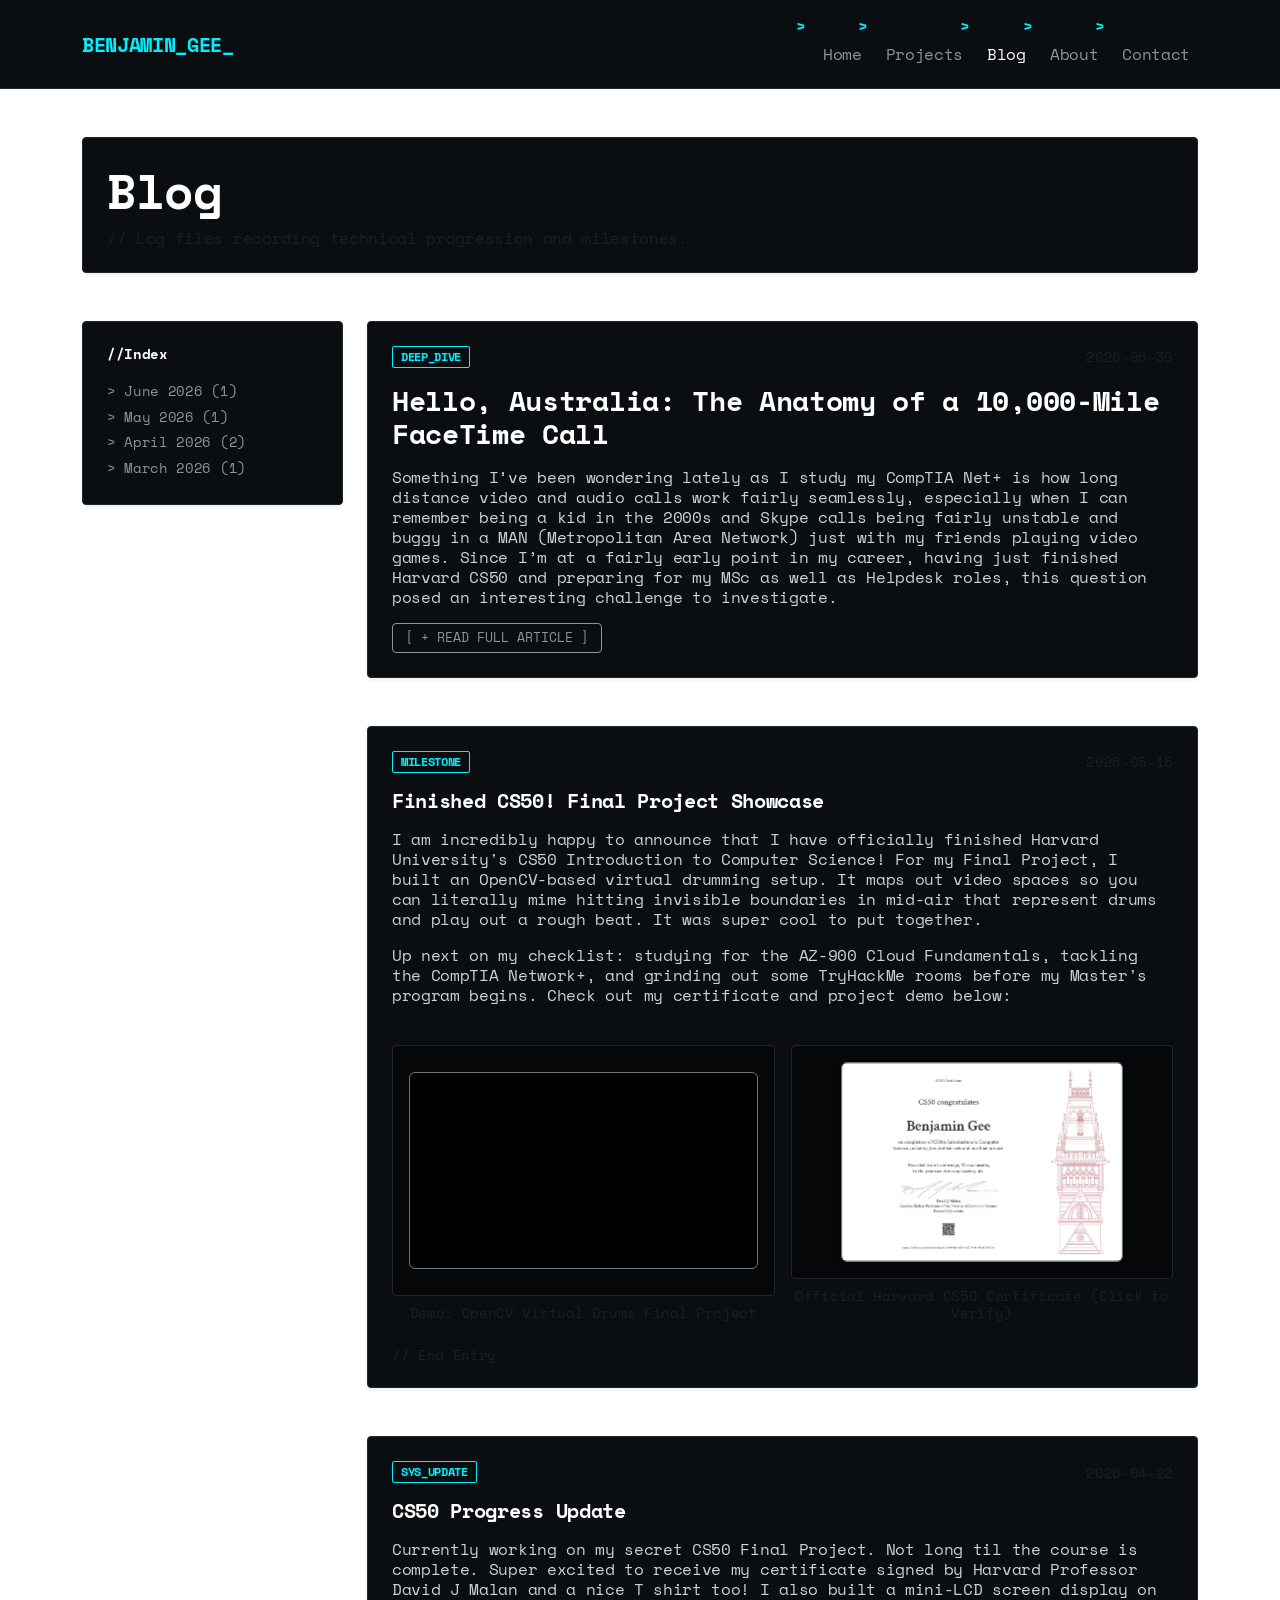
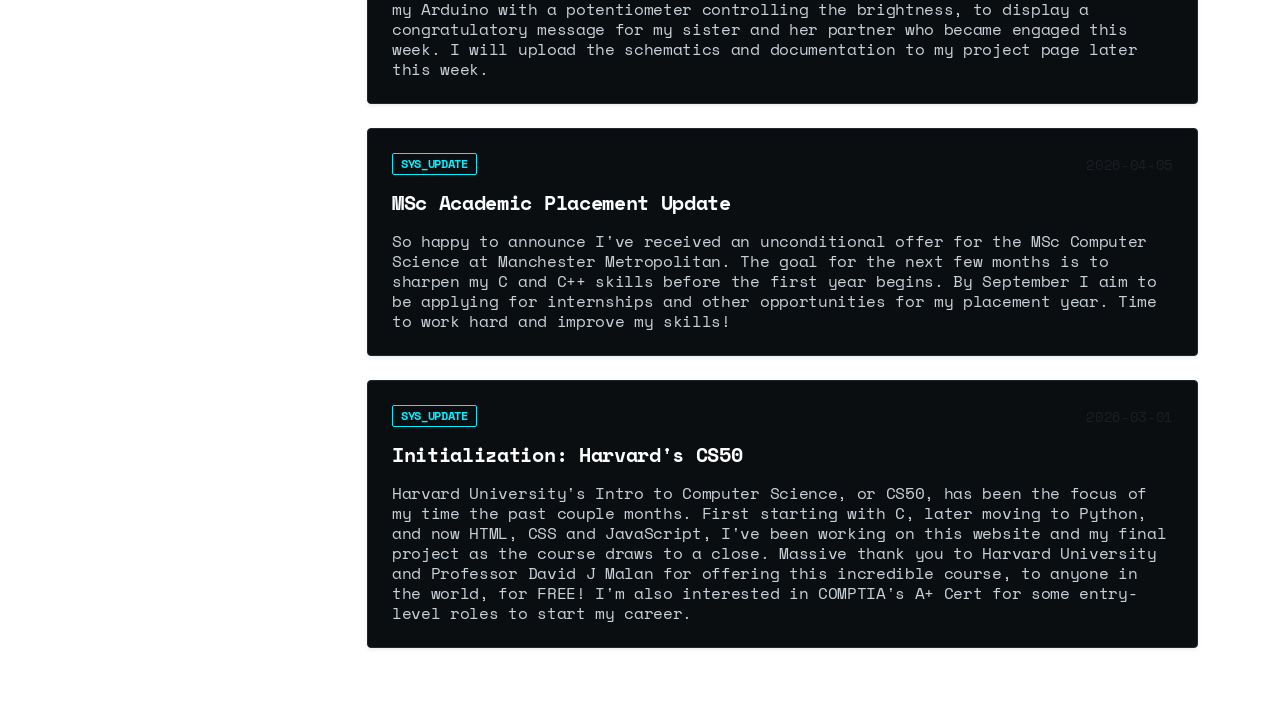
==== commit 1a4635e5: "Remove background image from blog.html Removed the background image from the body style." ====
--- a/blog.html
+++ b/blog.html
@@ -12,7 +12,7 @@
         /* Uniform Terminal-Inspired Global Styles with Motion GIF Background */
         body {
             font-family: 'Space Mono', monospace;
-            background-image: url('assets/bg.gif');
+        
             background-repeat: no-repeat;
             background-size: cover;
             background-attachment: fixed;
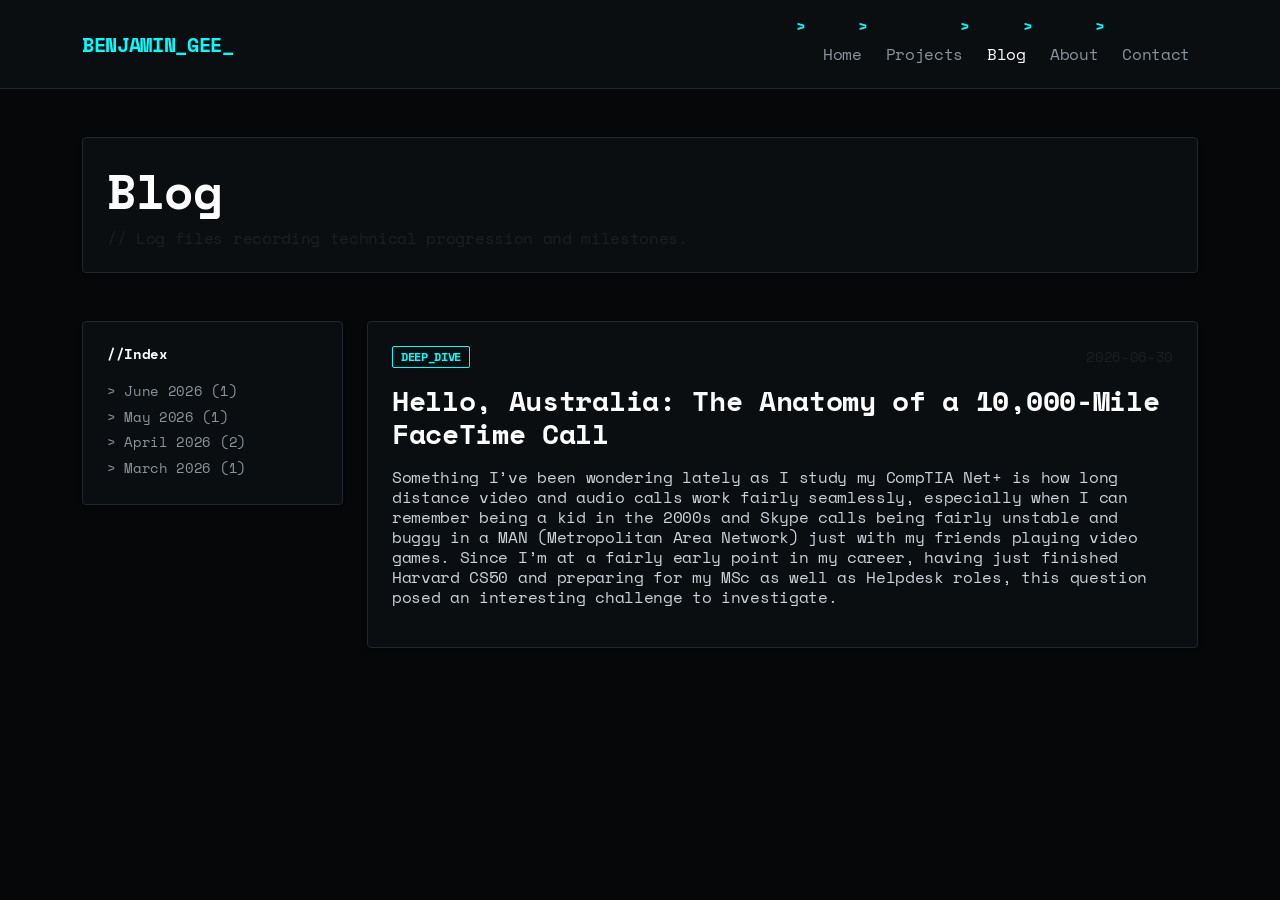
==== commit 17be5990: "Update blog.html" ====
--- a/blog.html
+++ b/blog.html
@@ -3,16 +3,14 @@
 <head>
     <meta charset="UTF-8">
     <meta name="viewport" content="width=device-width, initial-scale=1.0">
-    <title>Updates | Benjamin Gee</title>
-    <!-- Bootstrap 5.3.3 -->
+    <title>Blog | Benjamin Gee</title>
     <link href="https://cdn.jsdelivr.net/npm/bootstrap@5.3.3/dist/css/bootstrap.min.css" rel="stylesheet">
-    <!-- Google Fonts: Space Mono -->
     <link href="https://fonts.googleapis.com/css2?family=Space+Mono:wght@400;700&display=swap" rel="stylesheet">
     <style>
         /* Uniform Terminal-Inspired Global Styles with Motion GIF Background */
         body {
             font-family: 'Space Mono', monospace;
-        
+            background-color: #050709; /* Fallback deep-space black void */
             background-repeat: no-repeat;
             background-size: cover;
             background-attachment: fixed;
@@ -24,7 +22,7 @@
 
         /* Consistent Links & Headings */
         a {
-            color: #00f0ff;
+            color: #00FFFF; /* Exact neon-cyan theme color */
             text-decoration: none;
             transition: color 0.2s ease-in-out;
         }
@@ -42,7 +40,7 @@
             border-bottom: 1px solid #21262d !important;
         }
         .navbar-brand {
-            color: #00f0ff !important;
+            color: #00FFFF !important; /* Exact neon-cyan theme color */
         }
         .nav-link {
             color: #8b949e !important;
@@ -76,7 +74,7 @@
             padding: 4px 0;
         }
         .archive-link:hover {
-            color: #00f0ff;
+            color: #00FFFF; /* Exact neon-cyan theme color */
         }
 
         /* Uniform Custom Bullet Points */
@@ -86,7 +84,7 @@
         }
         ul li::before {
             content: ">";
-            color: #00f0ff;
+            color: #00FFFF; /* Exact neon-cyan theme color */
             font-weight: bold;
             display: inline-block;
             width: 1.2rem;
@@ -104,8 +102,8 @@
         /* Badges & Triggers */
         .badge-cyan {
             background-color: transparent;
-            border: 1px solid #00f0ff;
-            color: #00f0ff;
+            border: 1px solid #00FFFF; /* Exact neon-cyan theme color */
+            color: #00FFFF; /* Exact neon-cyan theme color */
             padding: 4px 8px;
             font-size: 0.75rem;
             border-radius: 2px;
@@ -121,8 +119,8 @@
             transition: all 0.2s ease;
         }
         .collapse-btn:hover {
-            border-color: #00f0ff;
-            color: #00f0ff;
+            border-color: #00FFFF; /* Exact neon-cyan theme color */
+            color: #00FFFF; /* Exact neon-cyan theme color */
         }
         .collapse-btn[aria-expanded="true"]::after {
             content: " [ - CLOSE ]";
@@ -133,7 +131,7 @@
 
         /* Blockquotes */
         .custom-quote {
-            border-left: 2px solid #00f0ff;
+            border-left: 2px solid #00FFFF; /* Exact neon-cyan theme color */
             background-color: #050709;
             padding: 10px 15px;
             color: #8b949e;
@@ -142,7 +140,6 @@
 </head>
 <body>
 
-    <!-- Main Navigation Bar -->
     <nav class="navbar navbar-expand-lg navbar-dark py-3">
         <div class="container">
             <a class="navbar-brand fw-bold" href="index.html">BENJAMIN_GEE_</a>
@@ -161,7 +158,6 @@
         </div>
     </nav>
 
-    <!-- Main Dynamic Interface Layout -->
     <main class="container py-5">
         <header class="header-card p-4 mb-5 shadow-sm">
             <h1 class="display-5 fw-bold mb-2 text-white">Blog</h1>
@@ -169,7 +165,6 @@
         </header>
 
         <div class="row">
-            <!-- Left Navigation: Month Sidebar Index -->
             <aside class="col-md-3 mb-4">
                 <div class="archive-sidebar p-4 shadow-sm">
                     <h5 class="text-white small fw-bold mb-3">//Index</h5>
@@ -182,10 +177,8 @@
                 </div>
             </aside>
 
-            <!-- Main Log Content Stream -->
             <div class="col-md-9">
 
-                <!-- LOG 1: June 2026 -->
                 <article id="june-2026" class="blog-card p-4 mb-5 shadow-sm">
                     <div class="d-flex justify-content-between align-items-center mb-3">
                         <span class="badge badge-cyan">DEEP_DIVE</span>
@@ -198,7 +191,6 @@
                         Something I’ve been wondering lately as I study my CompTIA Net+ is how long distance video and audio calls work fairly seamlessly, especially when I can remember being a kid in the 2000s and Skype calls being fairly unstable and buggy in a MAN (Metropolitan Area Network) just with my friends playing video games. Since I’m at a fairly early point in my career, having just finished Harvard CS50 and preparing for my MSc as well as Helpdesk roles, this question posed an interesting challenge to investigate.
                     </p>
 
-                    <!-- Collapsible Container for Content -->
                     <div class="collapse" id="fullArticleCollapse">
                         <p class="mt-3">
                             I will try to explain key concepts I discovered in a way that non-technically minded persons can still understand and learn about global communications. Here are my findings, I hope you enjoy the read and find it as interesting as I did! 
@@ -223,18 +215,6 @@
                             On the internet we avoid this nightmare by ripping the pages out, putting each single page into its own small envelope, and mailing them all at once. Those individual envelopes are called <strong>Data Packets</strong>. 
                         </p>
                         <p>Sending information this way solves two massive problems:</p>
-                        <ul class="mb-3">
-                            <li><strong>Fixing mistakes quickly (packet loss):</strong> If 999 envelopes arrive safely in Sydney but envelope #45 gets dropped in the mud along the way, we don’t need to resend the whole book, just that one page. If for some reason we can’t re-send that page, chances are the book is still fairly comprehensible without it, unless we’re really unlucky. This holds true for a website, where we could be missing an image or paragraph of text, but the general website still works.</li>
-                            <li><strong>Avoiding traffic jams:</strong> Big boxes clog up the system. Small envelopes can weave through different mail trucks, planes, and sorting centers dynamically, utilising every bit of available space in the network.</li>
-                        </ul>
-
-                        <h4 class="text-white h5 mt-4">// The Packet Header</h4>
-                        <p>Every single packet (or envelope) has a digital label slapped onto it called a <strong>Header</strong>. This header contains crucial information, including:</p>
-                        <ul class="mb-3">
-                            <li>Who sent it (My IP address in the UK)</li>
-                            <li>Where it’s going (Angela’s IP address in Sydney)</li>
-                            <li>The page number (e.g. "This is piece #452 of the video")</li>
-                        </ul>
                         <p>
                             Because of the header, the receiving phone knows exactly how to line up all the arriving pieces and glue them back together in the correct order. 
                         </p>
@@ -268,7 +248,6 @@
                             Because the signal travels through glass fiber at roughly 200,000km/s, the entire 20,000km trek through ocean abysses and across continents takes roughly 100 milliseconds one way. Light also degrades over distance, requiring underwater optical amplifiers powered by high-voltage copper lines running inside the cable every 50 to 80 kilometers.
                         </p>
 
-                        <!-- Cleaned-up path for Network Diagram -->
                         <div class="my-4 text-center asset-wrapper">
                             <img src="assets/diagram.png" alt="Network path diagram from Manchester to Sydney" class="img-fluid rounded border border-secondary shadow-sm">
                             <div class="form-text text-muted mt-2 small">Diagram: Tracing data packets across subsea and terrestrial fiber systems.</div>
@@ -294,7 +273,7 @@
                         
                         <p><strong>The Indian Ocean and Perth:</strong> The pulses of light travel completely uninterrupted for nearly 10,000km across the vast, dark floor of the Indian Ocean, landing at the beach landing station in Perth, Western Australia.</p>
                         
-                        <p><strong>Australia:</strong> From Perth, the signal hops onto Australia’s newly active SMAP subsea cable (Sydney-Melbourne-Adelaide-Perth). It dives back into the ocean, hugging the southern coast of Australia before rocketing through the Great Australian Bight, passing Adelaide and Melbourne and turning north to land in Sydney where it hits the local tower or Wi-Fi framework.</p>
+                        <p><strong>Australia:</strong> From Perth, the signal hops onto Australia’s newly active SMAP subsea cable (Sydney-Melbourne-Adelaide-Perth). It dives back into the ocean, hugging the southern coast of Australia before rocketen through the Great Australian Bight, passing Adelaide and Melbourne and turning north to land in Sydney where it hits the local tower or Wi-Fi framework.</p>
 
                         <h4 class="text-white h5 mt-4">// FaceTime or Traditional Telephone?</h4>
                         <p>
@@ -322,101 +301,4 @@
 
                         <h4 class="text-white h5 mt-4">// Conclusion</h4>
                         <p>
-                            Investigating this mapping turned a routine, everyday piece of magic into a masterclass in global engineering. Going from the foundational programming concepts of CS50 to tracing the physical realities of BGP routing and subsea repeaters has completely reframed how I look at modern networks. As I step into my Master’s program and prepare for IT Helpdesk roles, this is exactly the kind of structural problem-solving I want to bring to the table.
-                        </p>
-                        <p class="fw-bold mt-4 text-info">_ EOF_LOG_</p>
-                    </div>
-
-                    <!-- Clean Trigger Button for Expand/Collapse -->
-                    <div class="mt-3">
-                        <button class="collapse-btn" type="button" data-bs-toggle="collapse" data-bs-target="#fullArticleCollapse" aria-expanded="false" aria-controls="fullArticleCollapse"></button>
-                    </div>
-                </article>
-
-
-                <!-- LOG 2: May 2026 -->
-                <article id="may-2026" class="blog-card p-4 mb-5 shadow-sm">
-                    <div class="d-flex justify-content-between align-items-center mb-3">
-                        <span class="badge badge-cyan">MILESTONE</span>
-                        <small class="text-muted">2026-05-15</small>
-                    </div>
-                    <h3 class="h5 fw-bold text-white mb-3">Finished CS50! Final Project Showcase</h3>
-                    
-                    <p>
-                        I am incredibly happy to announce that I have officially finished Harvard University's CS50 Introduction to Computer Science! For my Final Project, I built an OpenCV-based virtual drumming setup. It maps out video spaces so you can literally mime hitting invisible boundaries in mid-air that represent drums and play out a rough beat. It was super cool to put together. 
-                    </p>
-                    <p>
-                        Up next on my checklist: studying for the AZ-900 Cloud Fundamentals, tackling the CompTIA Network+, and grinding out some TryHackMe rooms before my Master's program begins. Check out my certificate and project demo below:
-                    </p>
-
-                    <!-- Side-by-Side Video and Certificate Layout -->
-                    <div class="row g-3 my-4">
-                        <div class="col-md-6 d-flex flex-column">
-                            <div class="asset-wrapper flex-grow-1 d-flex flex-column justify-content-center">
-                                <div class="ratio ratio-16x9 border border-secondary rounded overflow-hidden bg-black">
-                                    <iframe src="https://www.youtube.com/embed/PLwgEBcmur0?si=XezToh3eI5kzPwjG" title="YouTube video player" frameborder="0" allow="accelerometer; autoplay; clipboard-write; encrypted-media; gyroscope; picture-in-picture; web-share" referrerpolicy="strict-origin-when-cross-origin" allowfullscreen></iframe>
-                                </div>
-                            </div>
-                            <div class="form-text text-muted text-center mt-2 small">Demo: OpenCV Virtual Drums Final Project</div>
-                        </div>
-                        
-                        <div class="col-md-6 d-flex flex-column">
-                            <div class="asset-wrapper flex-grow-1 d-flex align-items-center justify-content-center" style="min-height: 200px;">
-                                <a href="https://cs50.harvard.edu/certificates/c30944fa-6952-4a27-8445-45e352b872ed" target="_blank" title="Click to verify official CS50 certificate">
-                                    <img src="assets/cert.png" alt="Official CS50 Certificate for Benjamin Gee" class="img-fluid rounded border border-secondary shadow-sm" style="max-height: 200px; width: auto; object-fit: contain;">
-                                </a>
-                            </div>
-                            <div class="form-text text-muted text-center mt-2 small">Official Harvard CS50 Certificate (Click to Verify)</div>
-                        </div>
-                    </div>
-                    
-                    <p class="mb-0 text-muted small">// End Entry</p>
-                </article>
-
-
-                <!-- LOG 3: April 2026 (Progress) -->
-                <article id="april-2026" class="blog-card p-4 mb-4 shadow-sm">
-                    <div class="d-flex justify-content-between align-items-center mb-3">
-                        <span class="badge badge-cyan">SYS_UPDATE</span>
-                        <small class="text-muted">2026-04-22</small>
-                    </div>
-                    <h3 class="h5 fw-bold text-white mb-3">CS50 Progress Update</h3>
-                    <p class="mb-0">
-                       Currently working on my secret CS50 Final Project. Not long til the course is complete. Super excited to receive my certificate signed by Harvard Professor David J Malan and a nice T shirt too! I also built a mini-LCD screen display on my Arduino with a potentiometer controlling the brightness, to display a congratulatory message for my sister and her partner who became engaged this week. I will upload the schematics and documentation to my project page later this week.
-                    </p>
-                </article>
-
-
-                <!-- LOG 4: April 2026 (MSc Offer) -->
-                <article class="blog-card p-4 mb-4 shadow-sm">
-                    <div class="d-flex justify-content-between align-items-center mb-3">
-                        <span class="badge badge-cyan">SYS_UPDATE</span>
-                        <small class="text-muted">2026-04-05</small>
-                    </div>
-                    <h3 class="h5 fw-bold text-white mb-3">MSc Academic Placement Update</h3>
-                    <p class="mb-0">
-                        So happy to announce I've received an unconditional offer for the MSc Computer Science at Manchester Metropolitan. The goal for the next few months is to sharpen my C and C++ skills before the first year begins. By September I aim to be applying for internships and other opportunities for my placement year. Time to work hard and improve my skills!
-                    </p>
-                </article>
-
-
-                <!-- LOG 5: March 2026 -->
-                <article id="march-2026" class="blog-card p-4 mb-4 shadow-sm">
-                    <div class="d-flex justify-content-between align-items-center mb-3">
-                        <span class="badge badge-cyan">SYS_UPDATE</span>
-                        <small class="text-muted">2026-03-01</small>
-                    </div>
-                    <h3 class="h5 fw-bold text-white mb-3">Initialization: Harvard's CS50</h3>
-                    <p class="mb-0">
-                        Harvard University's Intro to Computer Science, or CS50, has been the focus of my time the past couple months. First starting with C, later moving to Python, and now HTML, CSS and JavaScript, I've been working on this website and my final project as the course draws to a close. Massive thank you to Harvard University and Professor David J Malan for offering this incredible course, to anyone in the world, for FREE! I'm also interested in COMPTIA's A+ Cert for some entry-level roles to start my career.
-                    </p>
-                </article>
-
-            </div>
-        </div>
-    </main>
-
-    <!-- Bootstrap 5 JS Bundle -->
-    <script src="https://cdn.jsdelivr.net/npm/bootstrap@5.3.3/dist/js/bootstrap.bundle.min.js"></script>
-</body>
-</html>
+                            Investigating this mapping turned a routine, everyday piece of magic into a masterclass in global engineering. Going from the foundational programming concepts of CS50 to tracing the physical realities of
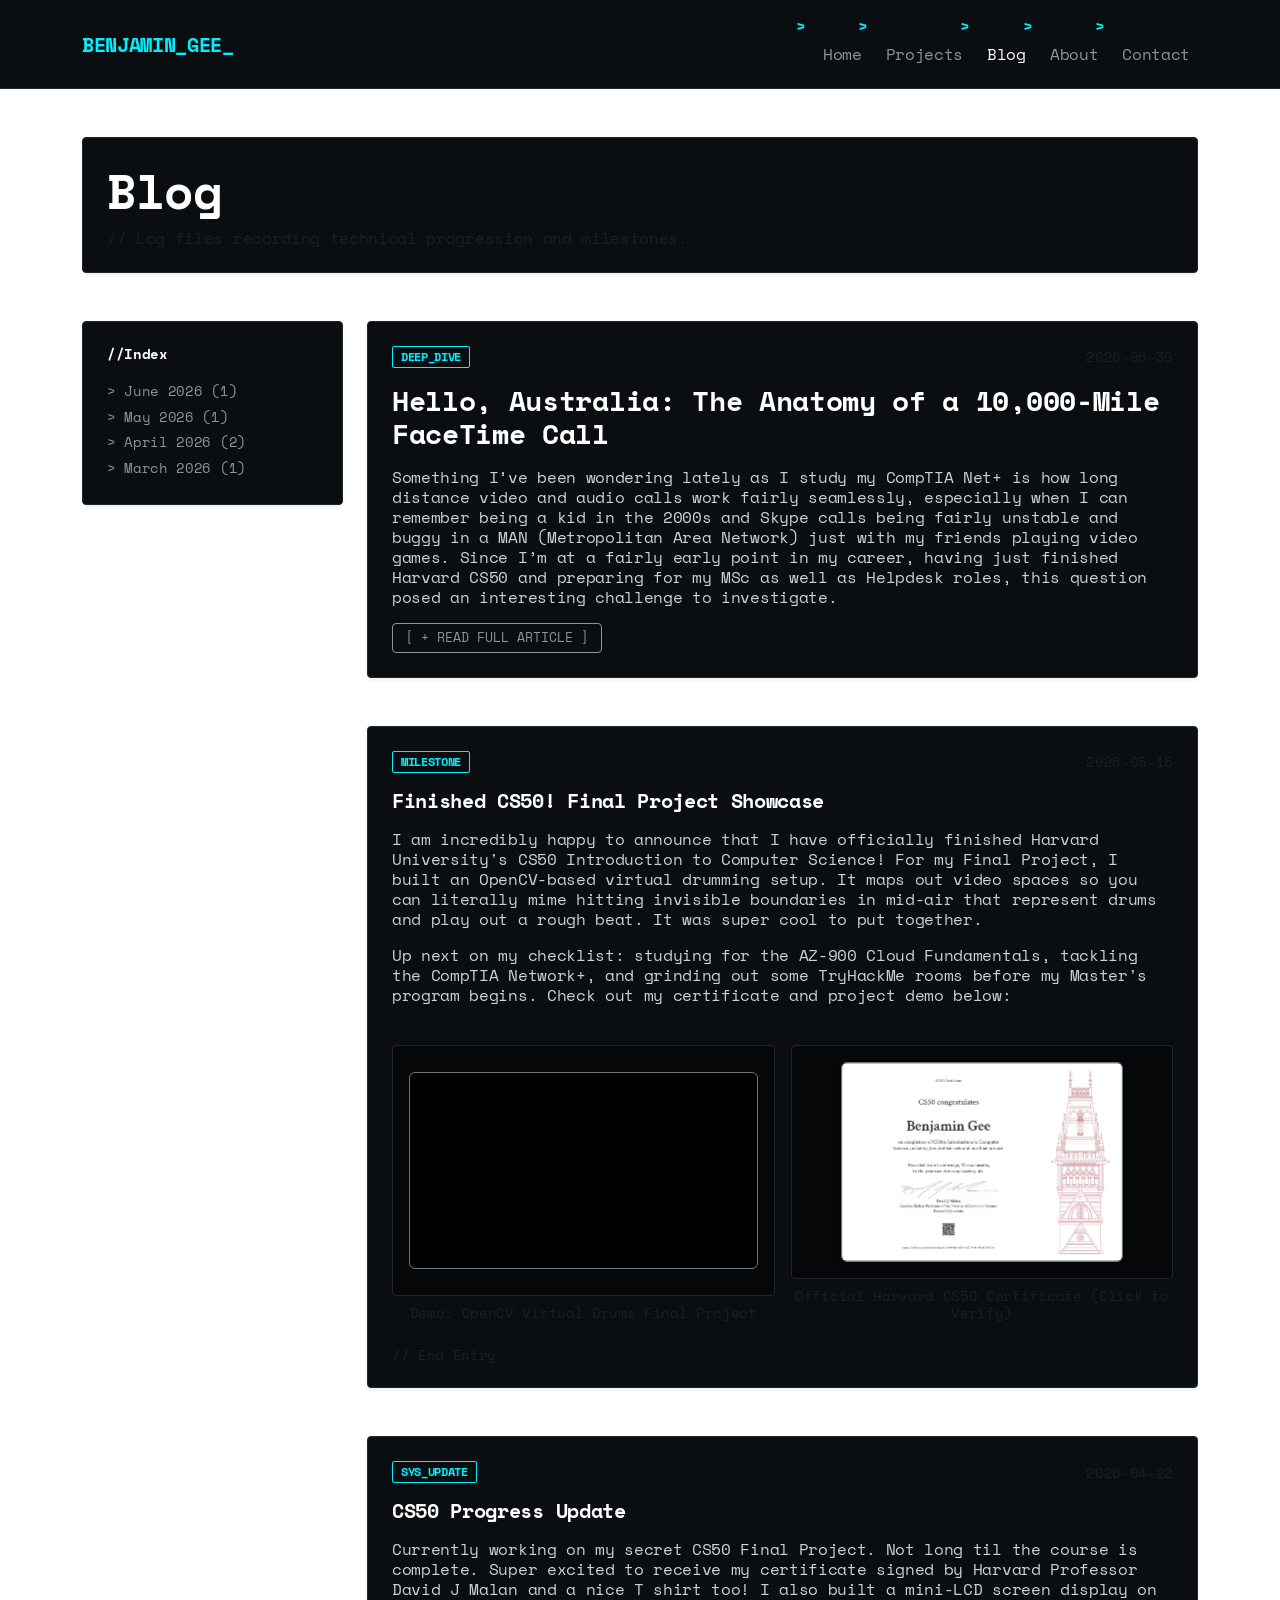
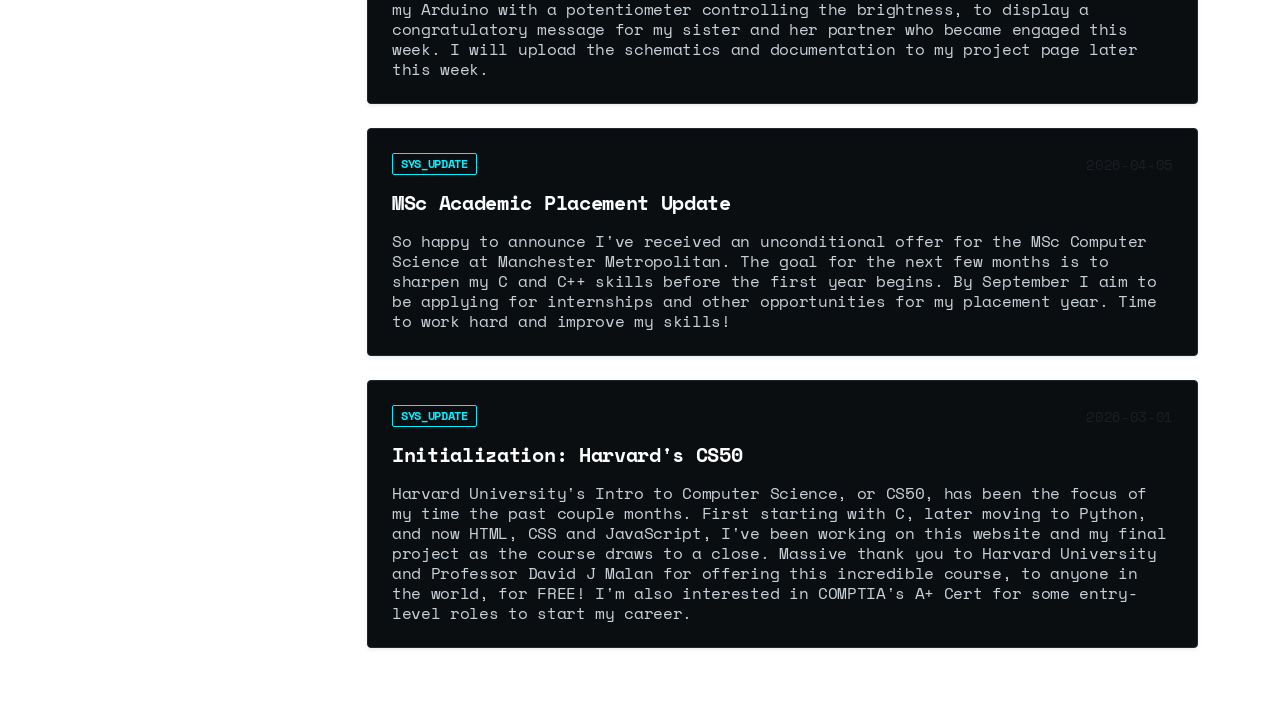
==== commit c4ffe582: "Update blog.html" ====
--- a/blog.html
+++ b/blog.html
@@ -1,304 +1,844 @@
 <!DOCTYPE html>
+
 <html lang="en">
+
 <head>
+
     <meta charset="UTF-8">
+
     <meta name="viewport" content="width=device-width, initial-scale=1.0">
-    <title>Blog | Benjamin Gee</title>
+
+    <title>Updates | Benjamin Gee</title>
+
+    <!-- Bootstrap 5.3.3 -->
+
     <link href="https://cdn.jsdelivr.net/npm/bootstrap@5.3.3/dist/css/bootstrap.min.css" rel="stylesheet">
+
+    <!-- Google Fonts: Space Mono -->
+
     <link href="https://fonts.googleapis.com/css2?family=Space+Mono:wght@400;700&display=swap" rel="stylesheet">
+
     <style>
+
         /* Uniform Terminal-Inspired Global Styles with Motion GIF Background */
+
         body {
+
             font-family: 'Space Mono', monospace;
-            background-color: #050709; /* Fallback deep-space black void */
+
+        
+
             background-repeat: no-repeat;
+
             background-size: cover;
+
             background-attachment: fixed;
+
             background-position: center center;
+
             color: #c9d1d9 !important;
+
             letter-spacing: -0.02em;
+
             line-height: 1.25;
-        }
+
+        }
+
+
 
         /* Consistent Links & Headings */
+
         a {
-            color: #00FFFF; /* Exact neon-cyan theme color */
+
+            color: #00f0ff;
+
             text-decoration: none;
+
             transition: color 0.2s ease-in-out;
-        }
+
+        }
+
         a:hover {
+
             color: #ffffff;
-        }
+
+        }
+
         h1, h2, h3, h4, h5, h6 {
+
             font-weight: 700;
+
             color: #ffffff;
-        }
+
+        }
+
+
 
         /* Navbar Background Uniformity */
+
         .navbar {
+
             background-color: #0b0e11 !important;
+
             border-bottom: 1px solid #21262d !important;
-        }
+
+        }
+
         .navbar-brand {
-            color: #00FFFF !important; /* Exact neon-cyan theme color */
-        }
+
+            color: #00f0ff !important;
+
+        }
+
         .nav-link {
+
             color: #8b949e !important;
-        }
+
+        }
+
         .nav-link:hover, .nav-link.active {
+
             color: #ffffff !important;
-        }
+
+        }
+
+
 
         /* Main Content Header Card */
+
         .header-card {
+
             background-color: #0b0e11 !important;
+
             border: 1px solid #21262d !important;
+
             border-radius: 4px;
-        }
+
+        }
+
+
 
         /* Solid Container Cards to isolate the content from the moving background */
+
         .blog-card, .archive-sidebar {
+
             background-color: #0b0e11 !important;
+
             border: 1px solid #21262d !important;
+
             border-radius: 4px !important;
-        }
+
+        }
+
+
 
         /* Sticky Left Month Index styling */
+
         .archive-sidebar {
+
             position: sticky;
+
             top: 2rem;
-        }
+
+        }
+
         .archive-link {
+
             color: #8b949e;
+
             display: block;
+
             padding: 4px 0;
-        }
+
+        }
+
         .archive-link:hover {
-            color: #00FFFF; /* Exact neon-cyan theme color */
-        }
+
+            color: #00f0ff;
+
+        }
+
+
 
         /* Uniform Custom Bullet Points */
+
         ul {
+
             list-style: none;
+
             padding-left: 1.2rem;
-        }
+
+        }
+
         ul li::before {
+
             content: ">";
-            color: #00FFFF; /* Exact neon-cyan theme color */
+
+            color: #00f0ff;
+
             font-weight: bold;
+
             display: inline-block;
+
             width: 1.2rem;
+
             margin-left: -1.2rem;
-        }
+
+        }
+
+
 
         /* Media / Asset Containers */
+
         .asset-wrapper {
+
             background-color: #050709 !important;
+
             border: 1px solid #21262d !important;
+
             border-radius: 4px;
+
             padding: 1rem;
-        }
+
+        }
+
+
 
         /* Badges & Triggers */
+
         .badge-cyan {
+
             background-color: transparent;
-            border: 1px solid #00FFFF; /* Exact neon-cyan theme color */
-            color: #00FFFF; /* Exact neon-cyan theme color */
+
+            border: 1px solid #00f0ff;
+
+            color: #00f0ff;
+
             padding: 4px 8px;
+
             font-size: 0.75rem;
+
             border-radius: 2px;
-        }
+
+        }
+
         .collapse-btn {
+
             background: transparent;
+
             border: 1px solid #8b949e;
+
             color: #8b949e;
+
             padding: 6px 12px;
+
             font-size: 0.8rem;
+
             border-radius: 4px;
+
             font-family: 'Space Mono', monospace;
+
             transition: all 0.2s ease;
-        }
+
+        }
+
         .collapse-btn:hover {
-            border-color: #00FFFF; /* Exact neon-cyan theme color */
-            color: #00FFFF; /* Exact neon-cyan theme color */
-        }
+
+            border-color: #00f0ff;
+
+            color: #00f0ff;
+
+        }
+
         .collapse-btn[aria-expanded="true"]::after {
+
             content: " [ - CLOSE ]";
-        }
+
+        }
+
         .collapse-btn[aria-expanded="false"]::after {
+
             content: " [ + READ FULL ARTICLE ]";
-        }
+
+        }
+
+
 
         /* Blockquotes */
+
         .custom-quote {
-            border-left: 2px solid #00FFFF; /* Exact neon-cyan theme color */
+
+            border-left: 2px solid #00f0ff;
+
             background-color: #050709;
+
             padding: 10px 15px;
+
             color: #8b949e;
-        }
+
+        }
+
     </style>
+
 </head>
+
 <body>
 
+
+
+    <!-- Main Navigation Bar -->
+
     <nav class="navbar navbar-expand-lg navbar-dark py-3">
+
         <div class="container">
+
             <a class="navbar-brand fw-bold" href="index.html">BENJAMIN_GEE_</a>
+
             <button class="navbar-toggler border-secondary" type="button" data-bs-toggle="collapse" data-bs-target="#mainNavbar">
+
                 <span class="navbar-toggler-icon"></span>
+
             </button>
+
             <div class="collapse navbar-collapse" id="mainNavbar">
+
                 <ul class="navbar-nav ms-auto gap-2 mb-0">
+
                     <li class="nav-item"><a class="nav-link" href="index.html">Home</a></li>
+
                     <li class="nav-item"><a class="nav-link" href="projects.html">Projects</a></li>
+
                     <li class="nav-item"><a class="nav-link active" href="blog.html">Blog</a></li>
+
                     <li class="nav-item"><a class="nav-link" href="about.html">About</a></li>
+
                     <li class="nav-item"><a class="nav-link" href="contact.html">Contact</a></li>
+
                 </ul>
+
             </div>
+
         </div>
+
     </nav>
 
+
+
+    <!-- Main Dynamic Interface Layout -->
+
     <main class="container py-5">
+
         <header class="header-card p-4 mb-5 shadow-sm">
+
             <h1 class="display-5 fw-bold mb-2 text-white">Blog</h1>
+
             <p class="text-muted text-monospace mb-0">// Log files recording technical progression and milestones.</p>
+
         </header>
 
+
+
         <div class="row">
+
+            <!-- Left Navigation: Month Sidebar Index -->
+
             <aside class="col-md-3 mb-4">
+
                 <div class="archive-sidebar p-4 shadow-sm">
+
                     <h5 class="text-white small fw-bold mb-3">//Index</h5>
+
                     <nav class="small">
+
                         <a class="archive-link" href="#june-2026">&gt; June 2026 (1)</a>
+
                         <a class="archive-link" href="#may-2026">&gt; May 2026 (1)</a>
+
                         <a class="archive-link" href="#april-2026">&gt; April 2026 (2)</a>
+
                         <a class="archive-link" href="#march-2026">&gt; March 2026 (1)</a>
+
                     </nav>
+
                 </div>
+
             </aside>
 
+
+
+            <!-- Main Log Content Stream -->
+
             <div class="col-md-9">
 
+
+
+                <!-- LOG 1: June 2026 -->
+
                 <article id="june-2026" class="blog-card p-4 mb-5 shadow-sm">
+
                     <div class="d-flex justify-content-between align-items-center mb-3">
+
                         <span class="badge badge-cyan">DEEP_DIVE</span>
+
                         <small class="text-muted">2026-06-30</small>
+
                     </div>
+
                     
+
                     <h2 class="h3 fw-bold text-white mb-3">Hello, Australia: The Anatomy of a 10,000-Mile FaceTime Call</h2>
+
                     
+
                     <p>
+
                         Something I’ve been wondering lately as I study my CompTIA Net+ is how long distance video and audio calls work fairly seamlessly, especially when I can remember being a kid in the 2000s and Skype calls being fairly unstable and buggy in a MAN (Metropolitan Area Network) just with my friends playing video games. Since I’m at a fairly early point in my career, having just finished Harvard CS50 and preparing for my MSc as well as Helpdesk roles, this question posed an interesting challenge to investigate.
+
                     </p>
 
+
+
+                    <!-- Collapsible Container for Content -->
+
                     <div class="collapse" id="fullArticleCollapse">
+
                         <p class="mt-3">
+
                             I will try to explain key concepts I discovered in a way that non-technically minded persons can still understand and learn about global communications. Here are my findings, I hope you enjoy the read and find it as interesting as I did! 
-                        </p>
+
+                        </p>
+
+
 
                         <h4 class="text-white h5 mt-4">// Intro</h4>
-                        <p>
+
+                        <p>
+
                             When I open Facetime in the UK, and call my girlfriend in Sydney, a simple “Good Morning” has to cross continents, oceans and hemispheres. To me, it seems like magic. To a network engineer, it is a brutal and high-speed race against the laws of physics. 
-                        </p>
-                        <p>
+
+                        </p>
+
+                        <p>
+
                             Before we dive in to map the journey to Australia or answer any questions, for those who haven’t studied networking yet, I will do my best to quickly explain the concept of data packets, headers and bandwidth concerning how information is sent.
-                        </p>
+
+                        </p>
+
+
 
                         <h4 class="text-white h5 mt-4">// Data Packets</h4>
-                        <p>
+
+                        <p>
+
                             Think of the internet like the postal service. If you have a massive 1,000 page book to send across the world, your first instinct is to pack it into one big cardboard box and ship it. 
-                        </p>
-                        <p>
+
+                        </p>
+
+                        <p>
+
                             But imagine if that single box gets lost at sea, damaged or dropped on a conveyor belt. The entire delivery fails. To get that book to its destination, you would have to reprint all 1,000 pages and ship the whole massive box all over again. 
-                        </p>
-                        <p>
+
+                        </p>
+
+                        <p>
+
                             On the internet we avoid this nightmare by ripping the pages out, putting each single page into its own small envelope, and mailing them all at once. Those individual envelopes are called <strong>Data Packets</strong>. 
-                        </p>
+
+                        </p>
+
                         <p>Sending information this way solves two massive problems:</p>
-                        <p>
+
+                        <ul class="mb-3">
+
+                            <li><strong>Fixing mistakes quickly (packet loss):</strong> If 999 envelopes arrive safely in Sydney but envelope #45 gets dropped in the mud along the way, we don’t need to resend the whole book, just that one page. If for some reason we can’t re-send that page, chances are the book is still fairly comprehensible without it, unless we’re really unlucky. This holds true for a website, where we could be missing an image or paragraph of text, but the general website still works.</li>
+
+                            <li><strong>Avoiding traffic jams:</strong> Big boxes clog up the system. Small envelopes can weave through different mail trucks, planes, and sorting centers dynamically, utilising every bit of available space in the network.</li>
+
+                        </ul>
+
+
+
+                        <h4 class="text-white h5 mt-4">// The Packet Header</h4>
+
+                        <p>Every single packet (or envelope) has a digital label slapped onto it called a <strong>Header</strong>. This header contains crucial information, including:</p>
+
+                        <ul class="mb-3">
+
+                            <li>Who sent it (My IP address in the UK)</li>
+
+                            <li>Where it’s going (Angela’s IP address in Sydney)</li>
+
+                            <li>The page number (e.g. "This is piece #452 of the video")</li>
+
+                        </ul>
+
+                        <p>
+
                             Because of the header, the receiving phone knows exactly how to line up all the arriving pieces and glue them back together in the correct order. 
-                        </p>
+
+                        </p>
+
+
 
                         <h4 class="text-white h5 mt-4">// Bandwidth</h4>
-                        <p>
+
+                        <p>
+
                             People often think of Bandwidth as internet speed, but it’s actually about width. Think of your internet connection like a water pipe. Bandwidth isn’t how fast the water flows, it’s how wide the pipe is. 
-                        </p>
+
+                        </p>
+
                         <ul class="mb-4">
+
                             <li>Low bandwidth is a narrow straw - only a few packets can squeeze through at a time.</li>
+
                             <li>High bandwidth is a massive firehose - millions of packets can rush through simultaneously, allowing for crisp, HD video.</li>
+
                         </ul>
 
+
+
                         <hr class="border-secondary my-4">
 
+
+
                         <p class="lead text-white small fw-bold">// BACK TO THE TOPIC: WHAT HAPPENS WHEN I DIAL?</p>
 
+
+
                         <h4 class="text-white h5 mt-4">// Phase 1: Managing the Data (The OS and Encapsulation)</h4>
-                        <p>
+
+                        <p>
+
                             Before anything actually leaves my phone, my voice and video have to be digitised. Apple uses advanced codecs like H.264 or H.265 (HEVC) for video and AAC-ELD for audio to compress massive raw data into tiny, manageable pieces. 
-                        </p>
-                        <p>
+
+                        </p>
+
+                        <p>
+
                             Facetime uses <strong>UDP (User Datagram Protocol)</strong> rather than TCP (Transmission Control Protocol). If we used TCP, every single lost frame of video would require a retransmission request. By the time it arrived, the conversation would have moved on. UDP just streams the packets relentlessly. If a packet drops, your screen glitches for a millisecond, but the live conversation keeps moving. 
-                        </p>
+
+                        </p>
+
+
 
                         <h4 class="text-white h5 mt-4">// Phase 2: The Physical Journey (The Deep Sea and Fiber Optics)</h4>
-                        <p>
+
+                        <p>
+
                             Once the packets leave my home router, they hit the backbone of the internet. They aren't bouncing off satellites in space. Instead, they travel along submarine fiber optic cables resting on the dark ocean floor. The traffic might route through Egypt and the Red Sea, snake around India, pass Singapore, and finally dive down the eastern coast of Australia to drop into a data center in Sydney. 
-                        </p>
-                        <p>
+
+                        </p>
+
+                        <p>
+
                             Because the signal travels through glass fiber at roughly 200,000km/s, the entire 20,000km trek through ocean abysses and across continents takes roughly 100 milliseconds one way. Light also degrades over distance, requiring underwater optical amplifiers powered by high-voltage copper lines running inside the cable every 50 to 80 kilometers.
-                        </p>
+
+                        </p>
+
+
+
+                        <!-- Cleaned-up path for Network Diagram -->
 
                         <div class="my-4 text-center asset-wrapper">
+
                             <img src="assets/diagram.png" alt="Network path diagram from Manchester to Sydney" class="img-fluid rounded border border-secondary shadow-sm">
+
                             <div class="form-text text-muted mt-2 small">Diagram: Tracing data packets across subsea and terrestrial fiber systems.</div>
+
                         </div>
 
-                        <p>
+
+
+                        <p>
+
                             Both of these massive data streams pass each other on the exact same fiber optic lines at the speed of light without colliding. Her Australian ISP might have a cheaper and faster routing agreement that sends her outbound traffic across the Pacific Ocean, hitting landing stations in Hawaii and LA, crossing the continental United States via terrestrial fiber, and jumping the Atlantic to hit the UK from the west.
-                        </p>
+
+                        </p>
+
+
 
                         <h5 class="text-white mt-4 small fw-bold">// EXPANDED MAP TRAJECTORY:</h5>
-                        
+
+                        
+
                         <p><strong>UK:</strong> My phone pushes data through my router, running via the local exchange to the UK’s main international subsea landing stations in Cornwall. The data dives into the Atlantic Ocean, wraps past Portugal, and enters the Mediterranean via the Strait of Gibraltar.</p>
-                        
+
+                        
+
                         <p><strong>The Mediterranean and Egyptian Bottleneck:</strong> The pulses dash across the Mediterranean seabed to Alexandria, Egypt. The data exits the ocean here and runs along highly guarded terrestrial fiber cables buried across Egypt, following the Suez Canal down to Suez.</p>
-                        
+
+                        
+
                         <div class="custom-quote my-3 small rounded">
+
                             Notice: This tiny strip of land represents one of the single biggest points of failure for global internet traffic.
+
                         </div>
-                        
+
+                        
+
                         <p>The signal then dives back underwater into the Red Sea, tracing past Saudi Arabia and Yemen out into the Gulf of Aden.</p>
-                        
+
+                        
+
                         <p><strong>The Middle East Hub (Oman):</strong> The packets land in Muscat, Oman, a massive digital crossroads linking Europe to Asia. From Muscat, my data hops onto a specialized deep-sea superhighway like the Oman Australia Cable (OAC) dipping directly across the floor of the Indian Ocean.</p>
-                        
+
+                        
+
                         <p><strong>The Indian Ocean and Perth:</strong> The pulses of light travel completely uninterrupted for nearly 10,000km across the vast, dark floor of the Indian Ocean, landing at the beach landing station in Perth, Western Australia.</p>
-                        
-                        <p><strong>Australia:</strong> From Perth, the signal hops onto Australia’s newly active SMAP subsea cable (Sydney-Melbourne-Adelaide-Perth). It dives back into the ocean, hugging the southern coast of Australia before rocketen through the Great Australian Bight, passing Adelaide and Melbourne and turning north to land in Sydney where it hits the local tower or Wi-Fi framework.</p>
+
+                        
+
+                        <p><strong>Australia:</strong> From Perth, the signal hops onto Australia’s newly active SMAP subsea cable (Sydney-Melbourne-Adelaide-Perth). It dives back into the ocean, hugging the southern coast of Australia before rocketing through the Great Australian Bight, passing Adelaide and Melbourne and turning north to land in Sydney where it hits the local tower or Wi-Fi framework.</p>
+
+
 
                         <h4 class="text-white h5 mt-4">// FaceTime or Traditional Telephone?</h4>
-                        <p>
+
+                        <p>
+
                             If I were to pick up a landline or make a standard international phone call to Sydney today, the technology under the hood would look entirely different from FaceTime. It represents the classic networking battle: Circuit Switching vs. Packet Switching.
-                        </p>
-                        
+
+                        </p>
+
+                        
+
                         <p><strong>Traditional Phone Calls (Circuit Switching):</strong> Relies on the Public Switched Telephone Network (PSTN) to lock down a continuous, dedicated lane all the way from my house to Sydney. For the entire duration of the call, that specific connection belongs to us alone, proving very expensive and inefficient.</p>
 
+
+
                         <p><strong>FaceTime (Packet Switching):</strong> Doesn't care about private lanes; it uses the standard, open internet. As we established with our postal envelopes, your voice and video are chopped into millions of data packets and thrown onto the global internet highway alongside Netflix streams, emails, and everyone else's data, making it highly efficient and virtually free.</p>
 
+
+
                         <h4 class="text-white h5 mt-4">// 2000s Skype Compared to Now</h4>
-                        <p>
+
+                        <p>
+
                             Remembering how unstable local Skype calls were in the mid-2000s compared to global calls today highlights exactly how far infrastructure has evolved:
-                        </p>
+
+                        </p>
+
                         <ul class="mb-3">
+
                             <li><strong>P2P Architecture vs. Edge Infrastructure:</strong> Early Skype forced home computers to act as mini-servers, throttling local hardware. FaceTime offloads this processing to robust edge data centers.</li>
+
                             <li><strong>Asymmetric DSL Speed Bottlenecks:</strong> Legacy home connections choked on tiny, asymmetric upload limitations (often under 512 Kbps). Today's synchronous fiber loops offer deep lanes for video transfer.</li>
+
                             <li><strong>Legacy Compression Algorithms:</strong> Old codecs required massive pools of raw throughput to assemble basic, low-resolution streams. Masterfully built engines like H.265 pack vibrant video arrays into tight, lightweight footprints.</li>
+
                         </ul>
 
+
+
                         <h4 class="text-white h5 mt-4">// Latency, Jitter, and Dropped Frames</h4>
+
                         <p><strong>The Math of Latency:</strong> Inside a glass fiber-optic cable, light slows down by about 30%, traveling at roughly 200,000km/s. The physical cable distance from the UK to Sydney sits around 17,000km to 20,000km depending on the active routing layer. A standard Round Trip Time (RTT) lands between 265ms to 280ms, generating that subtle conversational overlap.</p>
-                        
+
+                        
+
                         <p><strong>The Causes of Glitches:</strong> Instabilities typically emerge from three separate environments: <strong>Jitter</strong> (the variance in packet arrival times across routers), the <strong>"Last Mile" Bottleneck</strong> (Wi-Fi band switching or localized cellular tower handover dropouts), and <strong>Route Flapping</strong> (abrupt BGP path recalculations if an edge node encounters unexpected downtime).</p>
 
+
+
                         <h4 class="text-white h5 mt-4">// Conclusion</h4>
-                        <p>
-                            Investigating this mapping turned a routine, everyday piece of magic into a masterclass in global engineering. Going from the foundational programming concepts of CS50 to tracing the physical realities of
+
+                        <p>
+
+                            Investigating this mapping turned a routine, everyday piece of magic into a masterclass in global engineering. Going from the foundational programming concepts of CS50 to tracing the physical realities of BGP routing and subsea repeaters has completely reframed how I look at modern networks. As I step into my Master’s program and prepare for IT Helpdesk roles, this is exactly the kind of structural problem-solving I want to bring to the table.
+
+                        </p>
+
+                        <p class="fw-bold mt-4 text-info">_ EOF_LOG_</p>
+
+                    </div>
+
+
+
+                    <!-- Clean Trigger Button for Expand/Collapse -->
+
+                    <div class="mt-3">
+
+                        <button class="collapse-btn" type="button" data-bs-toggle="collapse" data-bs-target="#fullArticleCollapse" aria-expanded="false" aria-controls="fullArticleCollapse"></button>
+
+                    </div>
+
+                </article>
+
+
+
+
+
+                <!-- LOG 2: May 2026 -->
+
+                <article id="may-2026" class="blog-card p-4 mb-5 shadow-sm">
+
+                    <div class="d-flex justify-content-between align-items-center mb-3">
+
+                        <span class="badge badge-cyan">MILESTONE</span>
+
+                        <small class="text-muted">2026-05-15</small>
+
+                    </div>
+
+                    <h3 class="h5 fw-bold text-white mb-3">Finished CS50! Final Project Showcase</h3>
+
+                    
+
+                    <p>
+
+                        I am incredibly happy to announce that I have officially finished Harvard University's CS50 Introduction to Computer Science! For my Final Project, I built an OpenCV-based virtual drumming setup. It maps out video spaces so you can literally mime hitting invisible boundaries in mid-air that represent drums and play out a rough beat. It was super cool to put together. 
+
+                    </p>
+
+                    <p>
+
+                        Up next on my checklist: studying for the AZ-900 Cloud Fundamentals, tackling the CompTIA Network+, and grinding out some TryHackMe rooms before my Master's program begins. Check out my certificate and project demo below:
+
+                    </p>
+
+
+
+                    <!-- Side-by-Side Video and Certificate Layout -->
+
+                    <div class="row g-3 my-4">
+
+                        <div class="col-md-6 d-flex flex-column">
+
+                            <div class="asset-wrapper flex-grow-1 d-flex flex-column justify-content-center">
+
+                                <div class="ratio ratio-16x9 border border-secondary rounded overflow-hidden bg-black">
+
+                                    <iframe src="https://www.youtube.com/embed/PLwgEBcmur0?si=XezToh3eI5kzPwjG" title="YouTube video player" frameborder="0" allow="accelerometer; autoplay; clipboard-write; encrypted-media; gyroscope; picture-in-picture; web-share" referrerpolicy="strict-origin-when-cross-origin" allowfullscreen></iframe>
+
+                                </div>
+
+                            </div>
+
+                            <div class="form-text text-muted text-center mt-2 small">Demo: OpenCV Virtual Drums Final Project</div>
+
+                        </div>
+
+                        
+
+                        <div class="col-md-6 d-flex flex-column">
+
+                            <div class="asset-wrapper flex-grow-1 d-flex align-items-center justify-content-center" style="min-height: 200px;">
+
+                                <a href="https://cs50.harvard.edu/certificates/c30944fa-6952-4a27-8445-45e352b872ed" target="_blank" title="Click to verify official CS50 certificate">
+
+                                    <img src="assets/cert.png" alt="Official CS50 Certificate for Benjamin Gee" class="img-fluid rounded border border-secondary shadow-sm" style="max-height: 200px; width: auto; object-fit: contain;">
+
+                                </a>
+
+                            </div>
+
+                            <div class="form-text text-muted text-center mt-2 small">Official Harvard CS50 Certificate (Click to Verify)</div>
+
+                        </div>
+
+                    </div>
+
+                    
+
+                    <p class="mb-0 text-muted small">// End Entry</p>
+
+                </article>
+
+
+
+
+
+                <!-- LOG 3: April 2026 (Progress) -->
+
+                <article id="april-2026" class="blog-card p-4 mb-4 shadow-sm">
+
+                    <div class="d-flex justify-content-between align-items-center mb-3">
+
+                        <span class="badge badge-cyan">SYS_UPDATE</span>
+
+                        <small class="text-muted">2026-04-22</small>
+
+                    </div>
+
+                    <h3 class="h5 fw-bold text-white mb-3">CS50 Progress Update</h3>
+
+                    <p class="mb-0">
+
+                       Currently working on my secret CS50 Final Project. Not long til the course is complete. Super excited to receive my certificate signed by Harvard Professor David J Malan and a nice T shirt too! I also built a mini-LCD screen display on my Arduino with a potentiometer controlling the brightness, to display a congratulatory message for my sister and her partner who became engaged this week. I will upload the schematics and documentation to my project page later this week.
+
+                    </p>
+
+                </article>
+
+
+
+
+
+                <!-- LOG 4: April 2026 (MSc Offer) -->
+
+                <article class="blog-card p-4 mb-4 shadow-sm">
+
+                    <div class="d-flex justify-content-between align-items-center mb-3">
+
+                        <span class="badge badge-cyan">SYS_UPDATE</span>
+
+                        <small class="text-muted">2026-04-05</small>
+
+                    </div>
+
+                    <h3 class="h5 fw-bold text-white mb-3">MSc Academic Placement Update</h3>
+
+                    <p class="mb-0">
+
+                        So happy to announce I've received an unconditional offer for the MSc Computer Science at Manchester Metropolitan. The goal for the next few months is to sharpen my C and C++ skills before the first year begins. By September I aim to be applying for internships and other opportunities for my placement year. Time to work hard and improve my skills!
+
+                    </p>
+
+                </article>
+
+
+
+
+
+                <!-- LOG 5: March 2026 -->
+
+                <article id="march-2026" class="blog-card p-4 mb-4 shadow-sm">
+
+                    <div class="d-flex justify-content-between align-items-center mb-3">
+
+                        <span class="badge badge-cyan">SYS_UPDATE</span>
+
+                        <small class="text-muted">2026-03-01</small>
+
+                    </div>
+
+                    <h3 class="h5 fw-bold text-white mb-3">Initialization: Harvard's CS50</h3>
+
+                    <p class="mb-0">
+
+                        Harvard University's Intro to Computer Science, or CS50, has been the focus of my time the past couple months. First starting with C, later moving to Python, and now HTML, CSS and JavaScript, I've been working on this website and my final project as the course draws to a close. Massive thank you to Harvard University and Professor David J Malan for offering this incredible course, to anyone in the world, for FREE! I'm also interested in COMPTIA's A+ Cert for some entry-level roles to start my career.
+
+                    </p>
+
+                </article>
+
+
+
+            </div>
+
+        </div>
+
+    </main>
+
+
+
+    <!-- Bootstrap 5 JS Bundle -->
+
+    <script src="https://cdn.jsdelivr.net/npm/bootstrap@5.3.3/dist/js/bootstrap.bundle.min.js"></script>
+
+</body>
+
+</html> 
+
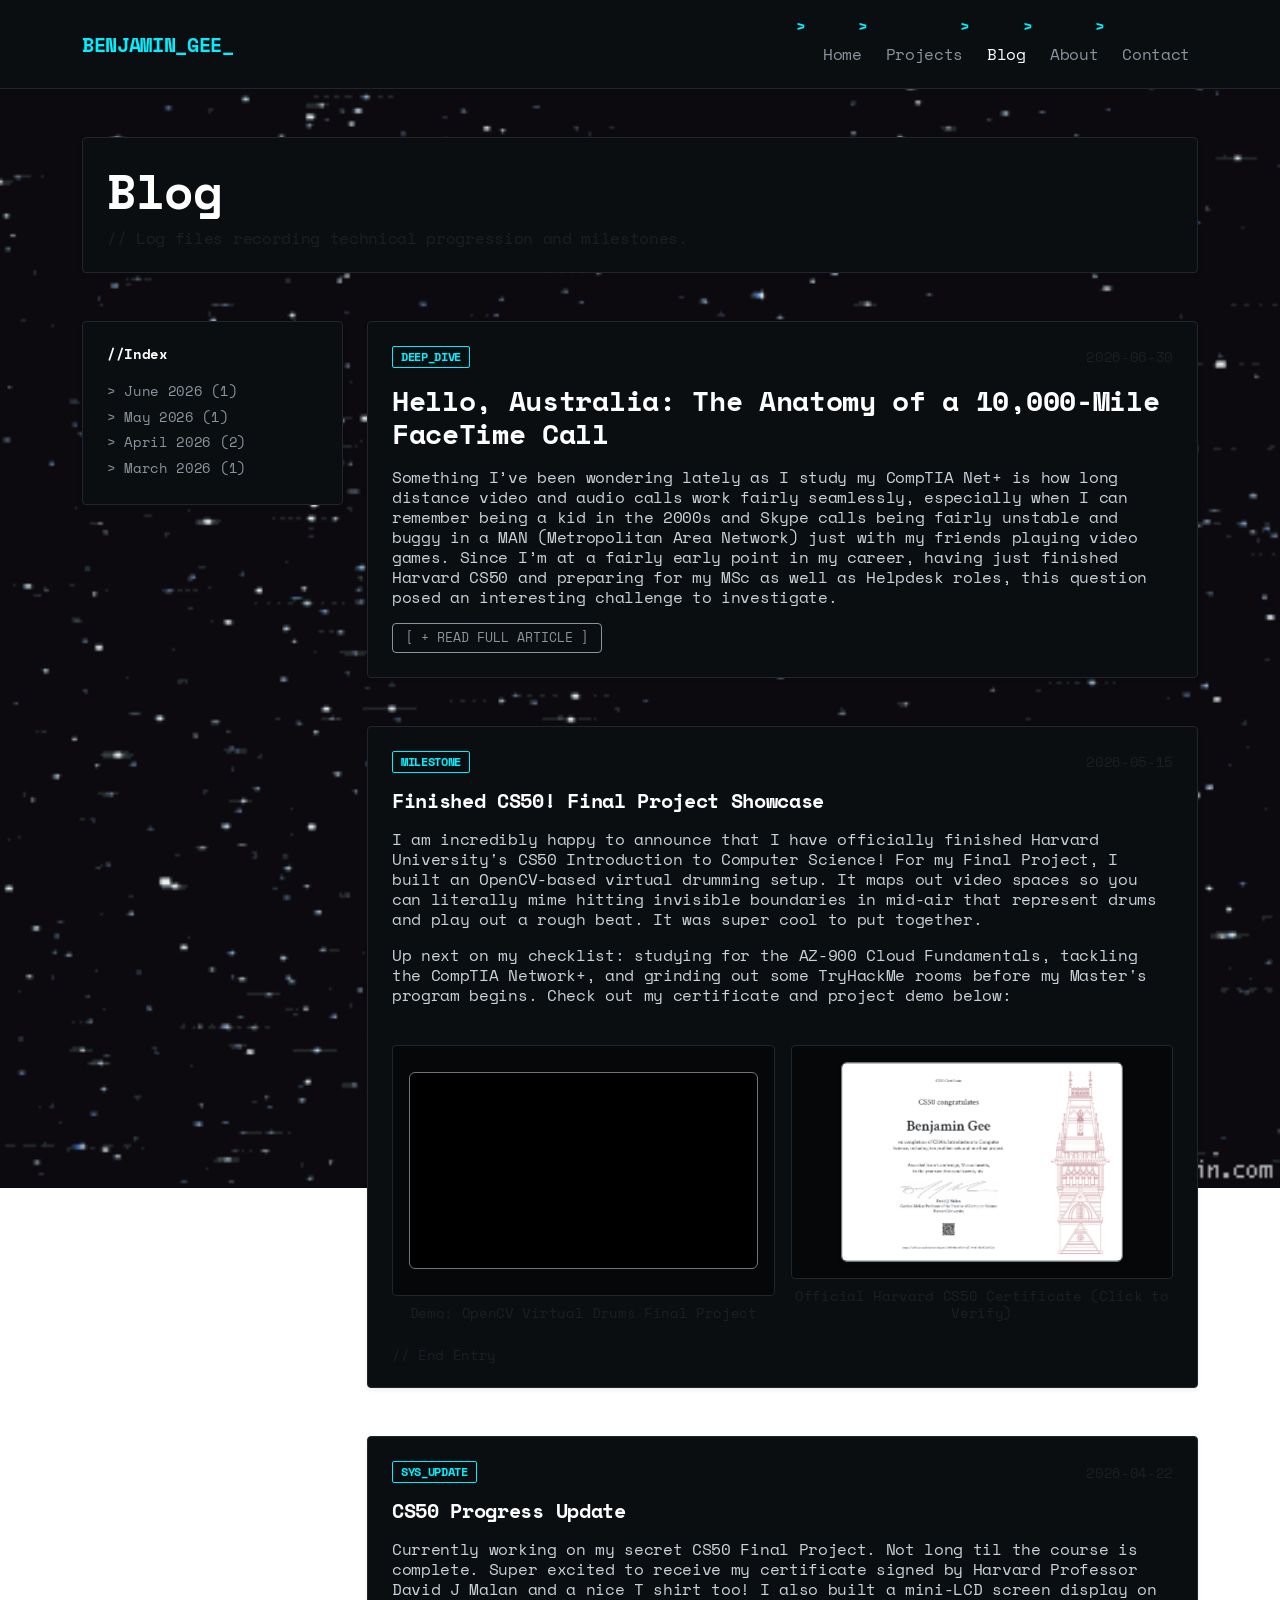
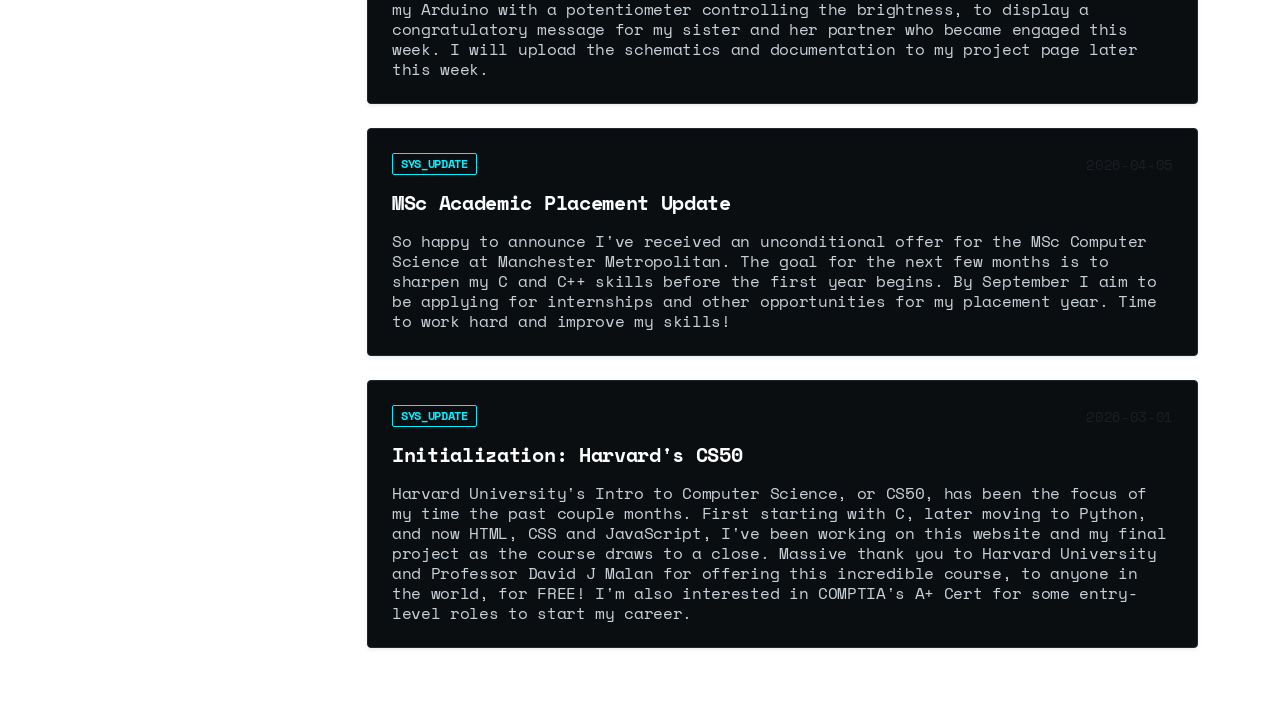
==== commit d90edb3a: "Update blog.html" ====
--- a/blog.html
+++ b/blog.html
@@ -1,844 +1,422 @@
 <!DOCTYPE html>
-
 <html lang="en">
-
 <head>
-
     <meta charset="UTF-8">
-
     <meta name="viewport" content="width=device-width, initial-scale=1.0">
-
     <title>Updates | Benjamin Gee</title>
-
     <!-- Bootstrap 5.3.3 -->
-
     <link href="https://cdn.jsdelivr.net/npm/bootstrap@5.3.3/dist/css/bootstrap.min.css" rel="stylesheet">
-
     <!-- Google Fonts: Space Mono -->
-
     <link href="https://fonts.googleapis.com/css2?family=Space+Mono:wght@400;700&display=swap" rel="stylesheet">
-
     <style>
-
         /* Uniform Terminal-Inspired Global Styles with Motion GIF Background */
-
         body {
-
             font-family: 'Space Mono', monospace;
-
-        
-
+            background-image: url('assets/bg.gif');
             background-repeat: no-repeat;
-
             background-size: cover;
-
             background-attachment: fixed;
-
             background-position: center center;
-
             color: #c9d1d9 !important;
-
             letter-spacing: -0.02em;
-
             line-height: 1.25;
-
-        }
-
-
+        }
 
         /* Consistent Links & Headings */
-
         a {
-
             color: #00f0ff;
-
             text-decoration: none;
-
             transition: color 0.2s ease-in-out;
-
-        }
-
+        }
         a:hover {
-
             color: #ffffff;
-
-        }
-
+        }
         h1, h2, h3, h4, h5, h6 {
-
             font-weight: 700;
-
             color: #ffffff;
-
-        }
-
-
+        }
 
         /* Navbar Background Uniformity */
-
         .navbar {
-
             background-color: #0b0e11 !important;
-
             border-bottom: 1px solid #21262d !important;
-
-        }
-
+        }
         .navbar-brand {
-
             color: #00f0ff !important;
-
-        }
-
+        }
         .nav-link {
-
             color: #8b949e !important;
-
-        }
-
+        }
         .nav-link:hover, .nav-link.active {
-
             color: #ffffff !important;
-
-        }
-
-
+        }
 
         /* Main Content Header Card */
-
         .header-card {
-
             background-color: #0b0e11 !important;
-
             border: 1px solid #21262d !important;
-
             border-radius: 4px;
-
-        }
-
-
+        }
 
         /* Solid Container Cards to isolate the content from the moving background */
-
         .blog-card, .archive-sidebar {
-
             background-color: #0b0e11 !important;
-
             border: 1px solid #21262d !important;
-
             border-radius: 4px !important;
-
-        }
-
-
+        }
 
         /* Sticky Left Month Index styling */
-
         .archive-sidebar {
-
             position: sticky;
-
             top: 2rem;
-
-        }
-
+        }
         .archive-link {
-
             color: #8b949e;
-
             display: block;
-
             padding: 4px 0;
-
-        }
-
+        }
         .archive-link:hover {
-
             color: #00f0ff;
-
-        }
-
-
+        }
 
         /* Uniform Custom Bullet Points */
-
         ul {
-
             list-style: none;
-
             padding-left: 1.2rem;
-
-        }
-
+        }
         ul li::before {
-
             content: ">";
-
             color: #00f0ff;
-
             font-weight: bold;
-
             display: inline-block;
-
             width: 1.2rem;
-
             margin-left: -1.2rem;
-
-        }
-
-
+        }
 
         /* Media / Asset Containers */
-
         .asset-wrapper {
-
             background-color: #050709 !important;
-
             border: 1px solid #21262d !important;
-
             border-radius: 4px;
-
             padding: 1rem;
-
-        }
-
-
+        }
 
         /* Badges & Triggers */
-
         .badge-cyan {
-
             background-color: transparent;
-
             border: 1px solid #00f0ff;
-
             color: #00f0ff;
-
             padding: 4px 8px;
-
             font-size: 0.75rem;
-
             border-radius: 2px;
-
-        }
-
+        }
         .collapse-btn {
-
             background: transparent;
-
             border: 1px solid #8b949e;
-
             color: #8b949e;
-
             padding: 6px 12px;
-
             font-size: 0.8rem;
-
             border-radius: 4px;
-
             font-family: 'Space Mono', monospace;
-
             transition: all 0.2s ease;
-
-        }
-
+        }
         .collapse-btn:hover {
-
             border-color: #00f0ff;
-
             color: #00f0ff;
-
-        }
-
+        }
         .collapse-btn[aria-expanded="true"]::after {
-
             content: " [ - CLOSE ]";
-
-        }
-
+        }
         .collapse-btn[aria-expanded="false"]::after {
-
             content: " [ + READ FULL ARTICLE ]";
-
-        }
-
-
+        }
 
         /* Blockquotes */
-
         .custom-quote {
-
             border-left: 2px solid #00f0ff;
-
             background-color: #050709;
-
             padding: 10px 15px;
-
             color: #8b949e;
-
-        }
-
+        }
     </style>
-
 </head>
-
 <body>
 
-
-
     <!-- Main Navigation Bar -->
-
     <nav class="navbar navbar-expand-lg navbar-dark py-3">
-
         <div class="container">
-
             <a class="navbar-brand fw-bold" href="index.html">BENJAMIN_GEE_</a>
-
             <button class="navbar-toggler border-secondary" type="button" data-bs-toggle="collapse" data-bs-target="#mainNavbar">
-
                 <span class="navbar-toggler-icon"></span>
-
             </button>
-
             <div class="collapse navbar-collapse" id="mainNavbar">
-
                 <ul class="navbar-nav ms-auto gap-2 mb-0">
-
                     <li class="nav-item"><a class="nav-link" href="index.html">Home</a></li>
-
                     <li class="nav-item"><a class="nav-link" href="projects.html">Projects</a></li>
-
                     <li class="nav-item"><a class="nav-link active" href="blog.html">Blog</a></li>
-
                     <li class="nav-item"><a class="nav-link" href="about.html">About</a></li>
-
                     <li class="nav-item"><a class="nav-link" href="contact.html">Contact</a></li>
-
                 </ul>
-
             </div>
-
         </div>
-
     </nav>
 
-
-
     <!-- Main Dynamic Interface Layout -->
-
     <main class="container py-5">
-
         <header class="header-card p-4 mb-5 shadow-sm">
-
             <h1 class="display-5 fw-bold mb-2 text-white">Blog</h1>
-
             <p class="text-muted text-monospace mb-0">// Log files recording technical progression and milestones.</p>
-
         </header>
 
-
-
         <div class="row">
-
             <!-- Left Navigation: Month Sidebar Index -->
-
             <aside class="col-md-3 mb-4">
-
                 <div class="archive-sidebar p-4 shadow-sm">
-
                     <h5 class="text-white small fw-bold mb-3">//Index</h5>
-
                     <nav class="small">
-
                         <a class="archive-link" href="#june-2026">&gt; June 2026 (1)</a>
-
                         <a class="archive-link" href="#may-2026">&gt; May 2026 (1)</a>
-
                         <a class="archive-link" href="#april-2026">&gt; April 2026 (2)</a>
-
                         <a class="archive-link" href="#march-2026">&gt; March 2026 (1)</a>
-
                     </nav>
-
                 </div>
-
             </aside>
 
-
-
             <!-- Main Log Content Stream -->
-
             <div class="col-md-9">
 
-
-
                 <!-- LOG 1: June 2026 -->
-
                 <article id="june-2026" class="blog-card p-4 mb-5 shadow-sm">
-
                     <div class="d-flex justify-content-between align-items-center mb-3">
-
                         <span class="badge badge-cyan">DEEP_DIVE</span>
-
                         <small class="text-muted">2026-06-30</small>
-
-                    </div>
-
+                    </div>
                     
-
                     <h2 class="h3 fw-bold text-white mb-3">Hello, Australia: The Anatomy of a 10,000-Mile FaceTime Call</h2>
-
                     
-
                     <p>
-
                         Something I’ve been wondering lately as I study my CompTIA Net+ is how long distance video and audio calls work fairly seamlessly, especially when I can remember being a kid in the 2000s and Skype calls being fairly unstable and buggy in a MAN (Metropolitan Area Network) just with my friends playing video games. Since I’m at a fairly early point in my career, having just finished Harvard CS50 and preparing for my MSc as well as Helpdesk roles, this question posed an interesting challenge to investigate.
-
-                    </p>
-
-
+                    </p>
 
                     <!-- Collapsible Container for Content -->
-
                     <div class="collapse" id="fullArticleCollapse">
-
                         <p class="mt-3">
-
                             I will try to explain key concepts I discovered in a way that non-technically minded persons can still understand and learn about global communications. Here are my findings, I hope you enjoy the read and find it as interesting as I did! 
-
-                        </p>
-
-
+                        </p>
 
                         <h4 class="text-white h5 mt-4">// Intro</h4>
-
-                        <p>
-
+                        <p>
                             When I open Facetime in the UK, and call my girlfriend in Sydney, a simple “Good Morning” has to cross continents, oceans and hemispheres. To me, it seems like magic. To a network engineer, it is a brutal and high-speed race against the laws of physics. 
-
-                        </p>
-
-                        <p>
-
+                        </p>
+                        <p>
                             Before we dive in to map the journey to Australia or answer any questions, for those who haven’t studied networking yet, I will do my best to quickly explain the concept of data packets, headers and bandwidth concerning how information is sent.
-
-                        </p>
-
-
+                        </p>
 
                         <h4 class="text-white h5 mt-4">// Data Packets</h4>
-
-                        <p>
-
+                        <p>
                             Think of the internet like the postal service. If you have a massive 1,000 page book to send across the world, your first instinct is to pack it into one big cardboard box and ship it. 
-
-                        </p>
-
-                        <p>
-
+                        </p>
+                        <p>
                             But imagine if that single box gets lost at sea, damaged or dropped on a conveyor belt. The entire delivery fails. To get that book to its destination, you would have to reprint all 1,000 pages and ship the whole massive box all over again. 
-
-                        </p>
-
-                        <p>
-
+                        </p>
+                        <p>
                             On the internet we avoid this nightmare by ripping the pages out, putting each single page into its own small envelope, and mailing them all at once. Those individual envelopes are called <strong>Data Packets</strong>. 
-
-                        </p>
-
+                        </p>
                         <p>Sending information this way solves two massive problems:</p>
-
                         <ul class="mb-3">
-
                             <li><strong>Fixing mistakes quickly (packet loss):</strong> If 999 envelopes arrive safely in Sydney but envelope #45 gets dropped in the mud along the way, we don’t need to resend the whole book, just that one page. If for some reason we can’t re-send that page, chances are the book is still fairly comprehensible without it, unless we’re really unlucky. This holds true for a website, where we could be missing an image or paragraph of text, but the general website still works.</li>
-
                             <li><strong>Avoiding traffic jams:</strong> Big boxes clog up the system. Small envelopes can weave through different mail trucks, planes, and sorting centers dynamically, utilising every bit of available space in the network.</li>
-
                         </ul>
 
-
-
                         <h4 class="text-white h5 mt-4">// The Packet Header</h4>
-
                         <p>Every single packet (or envelope) has a digital label slapped onto it called a <strong>Header</strong>. This header contains crucial information, including:</p>
-
                         <ul class="mb-3">
-
                             <li>Who sent it (My IP address in the UK)</li>
-
                             <li>Where it’s going (Angela’s IP address in Sydney)</li>
-
                             <li>The page number (e.g. "This is piece #452 of the video")</li>
-
                         </ul>
-
-                        <p>
-
+                        <p>
                             Because of the header, the receiving phone knows exactly how to line up all the arriving pieces and glue them back together in the correct order. 
-
-                        </p>
-
-
+                        </p>
 
                         <h4 class="text-white h5 mt-4">// Bandwidth</h4>
-
-                        <p>
-
+                        <p>
                             People often think of Bandwidth as internet speed, but it’s actually about width. Think of your internet connection like a water pipe. Bandwidth isn’t how fast the water flows, it’s how wide the pipe is. 
-
-                        </p>
-
+                        </p>
                         <ul class="mb-4">
-
                             <li>Low bandwidth is a narrow straw - only a few packets can squeeze through at a time.</li>
-
                             <li>High bandwidth is a massive firehose - millions of packets can rush through simultaneously, allowing for crisp, HD video.</li>
-
                         </ul>
 
-
-
                         <hr class="border-secondary my-4">
 
-
-
                         <p class="lead text-white small fw-bold">// BACK TO THE TOPIC: WHAT HAPPENS WHEN I DIAL?</p>
 
-
-
                         <h4 class="text-white h5 mt-4">// Phase 1: Managing the Data (The OS and Encapsulation)</h4>
-
-                        <p>
-
+                        <p>
                             Before anything actually leaves my phone, my voice and video have to be digitised. Apple uses advanced codecs like H.264 or H.265 (HEVC) for video and AAC-ELD for audio to compress massive raw data into tiny, manageable pieces. 
-
-                        </p>
-
-                        <p>
-
+                        </p>
+                        <p>
                             Facetime uses <strong>UDP (User Datagram Protocol)</strong> rather than TCP (Transmission Control Protocol). If we used TCP, every single lost frame of video would require a retransmission request. By the time it arrived, the conversation would have moved on. UDP just streams the packets relentlessly. If a packet drops, your screen glitches for a millisecond, but the live conversation keeps moving. 
-
-                        </p>
-
-
+                        </p>
 
                         <h4 class="text-white h5 mt-4">// Phase 2: The Physical Journey (The Deep Sea and Fiber Optics)</h4>
-
-                        <p>
-
+                        <p>
                             Once the packets leave my home router, they hit the backbone of the internet. They aren't bouncing off satellites in space. Instead, they travel along submarine fiber optic cables resting on the dark ocean floor. The traffic might route through Egypt and the Red Sea, snake around India, pass Singapore, and finally dive down the eastern coast of Australia to drop into a data center in Sydney. 
-
-                        </p>
-
-                        <p>
-
+                        </p>
+                        <p>
                             Because the signal travels through glass fiber at roughly 200,000km/s, the entire 20,000km trek through ocean abysses and across continents takes roughly 100 milliseconds one way. Light also degrades over distance, requiring underwater optical amplifiers powered by high-voltage copper lines running inside the cable every 50 to 80 kilometers.
-
-                        </p>
-
-
+                        </p>
 
                         <!-- Cleaned-up path for Network Diagram -->
-
                         <div class="my-4 text-center asset-wrapper">
-
                             <img src="assets/diagram.png" alt="Network path diagram from Manchester to Sydney" class="img-fluid rounded border border-secondary shadow-sm">
-
                             <div class="form-text text-muted mt-2 small">Diagram: Tracing data packets across subsea and terrestrial fiber systems.</div>
-
                         </div>
 
-
-
-                        <p>
-
+                        <p>
                             Both of these massive data streams pass each other on the exact same fiber optic lines at the speed of light without colliding. Her Australian ISP might have a cheaper and faster routing agreement that sends her outbound traffic across the Pacific Ocean, hitting landing stations in Hawaii and LA, crossing the continental United States via terrestrial fiber, and jumping the Atlantic to hit the UK from the west.
-
-                        </p>
-
-
+                        </p>
 
                         <h5 class="text-white mt-4 small fw-bold">// EXPANDED MAP TRAJECTORY:</h5>
-
-                        
-
+                        
                         <p><strong>UK:</strong> My phone pushes data through my router, running via the local exchange to the UK’s main international subsea landing stations in Cornwall. The data dives into the Atlantic Ocean, wraps past Portugal, and enters the Mediterranean via the Strait of Gibraltar.</p>
-
-                        
-
+                        
                         <p><strong>The Mediterranean and Egyptian Bottleneck:</strong> The pulses dash across the Mediterranean seabed to Alexandria, Egypt. The data exits the ocean here and runs along highly guarded terrestrial fiber cables buried across Egypt, following the Suez Canal down to Suez.</p>
-
-                        
-
+                        
                         <div class="custom-quote my-3 small rounded">
-
                             Notice: This tiny strip of land represents one of the single biggest points of failure for global internet traffic.
-
                         </div>
-
-                        
-
+                        
                         <p>The signal then dives back underwater into the Red Sea, tracing past Saudi Arabia and Yemen out into the Gulf of Aden.</p>
-
-                        
-
+                        
                         <p><strong>The Middle East Hub (Oman):</strong> The packets land in Muscat, Oman, a massive digital crossroads linking Europe to Asia. From Muscat, my data hops onto a specialized deep-sea superhighway like the Oman Australia Cable (OAC) dipping directly across the floor of the Indian Ocean.</p>
-
-                        
-
+                        
                         <p><strong>The Indian Ocean and Perth:</strong> The pulses of light travel completely uninterrupted for nearly 10,000km across the vast, dark floor of the Indian Ocean, landing at the beach landing station in Perth, Western Australia.</p>
-
-                        
-
+                        
                         <p><strong>Australia:</strong> From Perth, the signal hops onto Australia’s newly active SMAP subsea cable (Sydney-Melbourne-Adelaide-Perth). It dives back into the ocean, hugging the southern coast of Australia before rocketing through the Great Australian Bight, passing Adelaide and Melbourne and turning north to land in Sydney where it hits the local tower or Wi-Fi framework.</p>
 
-
-
                         <h4 class="text-white h5 mt-4">// FaceTime or Traditional Telephone?</h4>
-
-                        <p>
-
+                        <p>
                             If I were to pick up a landline or make a standard international phone call to Sydney today, the technology under the hood would look entirely different from FaceTime. It represents the classic networking battle: Circuit Switching vs. Packet Switching.
-
-                        </p>
-
-                        
-
+                        </p>
+                        
                         <p><strong>Traditional Phone Calls (Circuit Switching):</strong> Relies on the Public Switched Telephone Network (PSTN) to lock down a continuous, dedicated lane all the way from my house to Sydney. For the entire duration of the call, that specific connection belongs to us alone, proving very expensive and inefficient.</p>
 
-
-
                         <p><strong>FaceTime (Packet Switching):</strong> Doesn't care about private lanes; it uses the standard, open internet. As we established with our postal envelopes, your voice and video are chopped into millions of data packets and thrown onto the global internet highway alongside Netflix streams, emails, and everyone else's data, making it highly efficient and virtually free.</p>
 
-
-
                         <h4 class="text-white h5 mt-4">// 2000s Skype Compared to Now</h4>
-
-                        <p>
-
+                        <p>
                             Remembering how unstable local Skype calls were in the mid-2000s compared to global calls today highlights exactly how far infrastructure has evolved:
-
-                        </p>
-
+                        </p>
                         <ul class="mb-3">
-
                             <li><strong>P2P Architecture vs. Edge Infrastructure:</strong> Early Skype forced home computers to act as mini-servers, throttling local hardware. FaceTime offloads this processing to robust edge data centers.</li>
-
                             <li><strong>Asymmetric DSL Speed Bottlenecks:</strong> Legacy home connections choked on tiny, asymmetric upload limitations (often under 512 Kbps). Today's synchronous fiber loops offer deep lanes for video transfer.</li>
-
                             <li><strong>Legacy Compression Algorithms:</strong> Old codecs required massive pools of raw throughput to assemble basic, low-resolution streams. Masterfully built engines like H.265 pack vibrant video arrays into tight, lightweight footprints.</li>
-
                         </ul>
 
-
-
                         <h4 class="text-white h5 mt-4">// Latency, Jitter, and Dropped Frames</h4>
-
                         <p><strong>The Math of Latency:</strong> Inside a glass fiber-optic cable, light slows down by about 30%, traveling at roughly 200,000km/s. The physical cable distance from the UK to Sydney sits around 17,000km to 20,000km depending on the active routing layer. A standard Round Trip Time (RTT) lands between 265ms to 280ms, generating that subtle conversational overlap.</p>
-
-                        
-
+                        
                         <p><strong>The Causes of Glitches:</strong> Instabilities typically emerge from three separate environments: <strong>Jitter</strong> (the variance in packet arrival times across routers), the <strong>"Last Mile" Bottleneck</strong> (Wi-Fi band switching or localized cellular tower handover dropouts), and <strong>Route Flapping</strong> (abrupt BGP path recalculations if an edge node encounters unexpected downtime).</p>
 
-
-
                         <h4 class="text-white h5 mt-4">// Conclusion</h4>
-
-                        <p>
-
+                        <p>
                             Investigating this mapping turned a routine, everyday piece of magic into a masterclass in global engineering. Going from the foundational programming concepts of CS50 to tracing the physical realities of BGP routing and subsea repeaters has completely reframed how I look at modern networks. As I step into my Master’s program and prepare for IT Helpdesk roles, this is exactly the kind of structural problem-solving I want to bring to the table.
-
-                        </p>
-
+                        </p>
                         <p class="fw-bold mt-4 text-info">_ EOF_LOG_</p>
-
-                    </div>
-
-
+                    </div>
 
                     <!-- Clean Trigger Button for Expand/Collapse -->
-
                     <div class="mt-3">
-
                         <button class="collapse-btn" type="button" data-bs-toggle="collapse" data-bs-target="#fullArticleCollapse" aria-expanded="false" aria-controls="fullArticleCollapse"></button>
-
-                    </div>
-
+                    </div>
                 </article>
 
 
-
-
-
                 <!-- LOG 2: May 2026 -->
-
                 <article id="may-2026" class="blog-card p-4 mb-5 shadow-sm">
-
                     <div class="d-flex justify-content-between align-items-center mb-3">
-
                         <span class="badge badge-cyan">MILESTONE</span>
-
                         <small class="text-muted">2026-05-15</small>
-
-                    </div>
-
+                    </div>
                     <h3 class="h5 fw-bold text-white mb-3">Finished CS50! Final Project Showcase</h3>
-
                     
-
                     <p>
-
                         I am incredibly happy to announce that I have officially finished Harvard University's CS50 Introduction to Computer Science! For my Final Project, I built an OpenCV-based virtual drumming setup. It maps out video spaces so you can literally mime hitting invisible boundaries in mid-air that represent drums and play out a rough beat. It was super cool to put together. 
-
-                    </p>
-
+                    </p>
                     <p>
-
                         Up next on my checklist: studying for the AZ-900 Cloud Fundamentals, tackling the CompTIA Network+, and grinding out some TryHackMe rooms before my Master's program begins. Check out my certificate and project demo below:
-
-                    </p>
-
-
+                    </p>
 
                     <!-- Side-by-Side Video and Certificate Layout -->
-
                     <div class="row g-3 my-4">
-
                         <div class="col-md-6 d-flex flex-column">
-
                             <div class="asset-wrapper flex-grow-1 d-flex flex-column justify-content-center">
-
                                 <div class="ratio ratio-16x9 border border-secondary rounded overflow-hidden bg-black">
-
                                     <iframe src="https://www.youtube.com/embed/PLwgEBcmur0?si=XezToh3eI5kzPwjG" title="YouTube video player" frameborder="0" allow="accelerometer; autoplay; clipboard-write; encrypted-media; gyroscope; picture-in-picture; web-share" referrerpolicy="strict-origin-when-cross-origin" allowfullscreen></iframe>
-
                                 </div>
-
                             </div>
-
                             <div class="form-text text-muted text-center mt-2 small">Demo: OpenCV Virtual Drums Final Project</div>
-
                         </div>
-
-                        
-
+                        
                         <div class="col-md-6 d-flex flex-column">
-
                             <div class="asset-wrapper flex-grow-1 d-flex align-items-center justify-content-center" style="min-height: 200px;">
-
                                 <a href="https://cs50.harvard.edu/certificates/c30944fa-6952-4a27-8445-45e352b872ed" target="_blank" title="Click to verify official CS50 certificate">
-
                                     <img src="assets/cert.png" alt="Official CS50 Certificate for Benjamin Gee" class="img-fluid rounded border border-secondary shadow-sm" style="max-height: 200px; width: auto; object-fit: contain;">
-
                                 </a>
-
                             </div>
-
                             <div class="form-text text-muted text-center mt-2 small">Official Harvard CS50 Certificate (Click to Verify)</div>
-
                         </div>
-
-                    </div>
-
+                    </div>
                     
-
                     <p class="mb-0 text-muted small">// End Entry</p>
-
                 </article>
 
 
-
-
-
                 <!-- LOG 3: April 2026 (Progress) -->
-
                 <article id="april-2026" class="blog-card p-4 mb-4 shadow-sm">
-
                     <div class="d-flex justify-content-between align-items-center mb-3">
-
                         <span class="badge badge-cyan">SYS_UPDATE</span>
-
                         <small class="text-muted">2026-04-22</small>
-
-                    </div>
-
+                    </div>
                     <h3 class="h5 fw-bold text-white mb-3">CS50 Progress Update</h3>
-
                     <p class="mb-0">
-
                        Currently working on my secret CS50 Final Project. Not long til the course is complete. Super excited to receive my certificate signed by Harvard Professor David J Malan and a nice T shirt too! I also built a mini-LCD screen display on my Arduino with a potentiometer controlling the brightness, to display a congratulatory message for my sister and her partner who became engaged this week. I will upload the schematics and documentation to my project page later this week.
-
-                    </p>
-
+                    </p>
                 </article>
 
 
-
-
-
                 <!-- LOG 4: April 2026 (MSc Offer) -->
-
                 <article class="blog-card p-4 mb-4 shadow-sm">
-
                     <div class="d-flex justify-content-between align-items-center mb-3">
-
                         <span class="badge badge-cyan">SYS_UPDATE</span>
-
                         <small class="text-muted">2026-04-05</small>
-
-                    </div>
-
+                    </div>
                     <h3 class="h5 fw-bold text-white mb-3">MSc Academic Placement Update</h3>
-
                     <p class="mb-0">
-
                         So happy to announce I've received an unconditional offer for the MSc Computer Science at Manchester Metropolitan. The goal for the next few months is to sharpen my C and C++ skills before the first year begins. By September I aim to be applying for internships and other opportunities for my placement year. Time to work hard and improve my skills!
-
-                    </p>
-
+                    </p>
                 </article>
 
 
-
-
-
                 <!-- LOG 5: March 2026 -->
-
                 <article id="march-2026" class="blog-card p-4 mb-4 shadow-sm">
-
                     <div class="d-flex justify-content-between align-items-center mb-3">
-
                         <span class="badge badge-cyan">SYS_UPDATE</span>
-
                         <small class="text-muted">2026-03-01</small>
-
-                    </div>
-
+                    </div>
                     <h3 class="h5 fw-bold text-white mb-3">Initialization: Harvard's CS50</h3>
-
                     <p class="mb-0">
-
                         Harvard University's Intro to Computer Science, or CS50, has been the focus of my time the past couple months. First starting with C, later moving to Python, and now HTML, CSS and JavaScript, I've been working on this website and my final project as the course draws to a close. Massive thank you to Harvard University and Professor David J Malan for offering this incredible course, to anyone in the world, for FREE! I'm also interested in COMPTIA's A+ Cert for some entry-level roles to start my career.
-
-                    </p>
-
+                    </p>
                 </article>
 
-
-
             </div>
-
         </div>
-
     </main>
 
-
-
     <!-- Bootstrap 5 JS Bundle -->
-
     <script src="https://cdn.jsdelivr.net/npm/bootstrap@5.3.3/dist/js/bootstrap.bundle.min.js"></script>
-
 </body>
-
-</html> 
-
+</html>
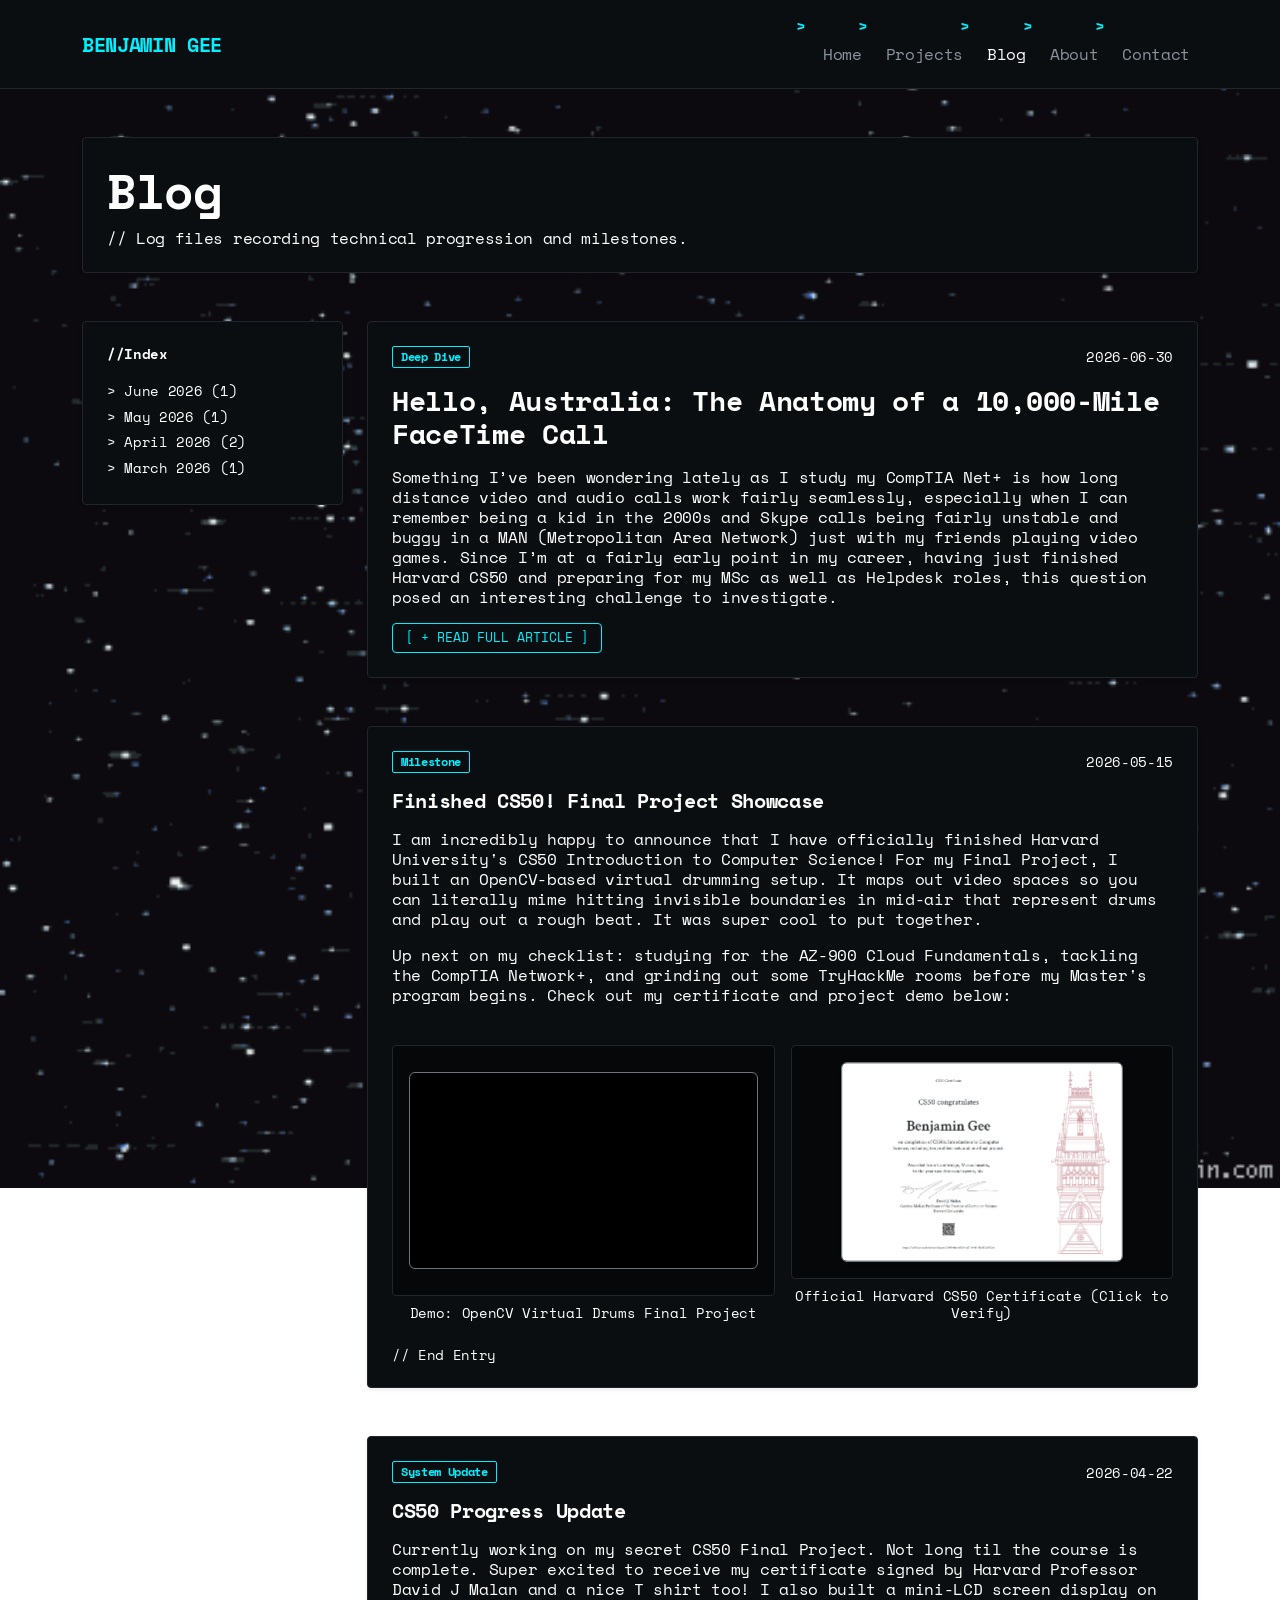
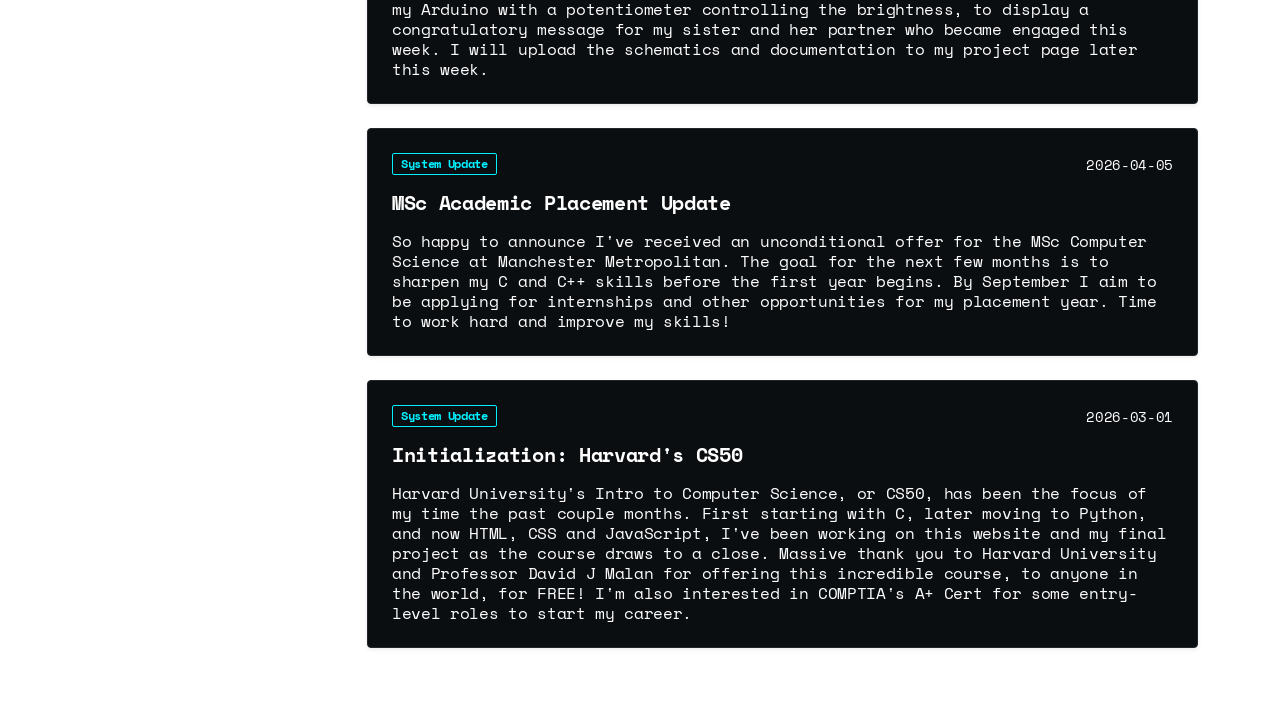
==== commit b08f729a: "Update blog.html" ====
--- a/blog.html
+++ b/blog.html
@@ -4,9 +4,7 @@
     <meta charset="UTF-8">
     <meta name="viewport" content="width=device-width, initial-scale=1.0">
     <title>Updates | Benjamin Gee</title>
-    <!-- Bootstrap 5.3.3 -->
     <link href="https://cdn.jsdelivr.net/npm/bootstrap@5.3.3/dist/css/bootstrap.min.css" rel="stylesheet">
-    <!-- Google Fonts: Space Mono -->
     <link href="https://fonts.googleapis.com/css2?family=Space+Mono:wght@400;700&display=swap" rel="stylesheet">
     <style>
         /* Uniform Terminal-Inspired Global Styles with Motion GIF Background */
@@ -17,7 +15,7 @@
             background-size: cover;
             background-attachment: fixed;
             background-position: center center;
-            color: #c9d1d9 !important;
+            color: #ffffff !important; /* Force global text to white */
             letter-spacing: -0.02em;
             line-height: 1.25;
         }
@@ -35,6 +33,9 @@
             font-weight: 700;
             color: #ffffff;
         }
+        p {
+            color: #ffffff !important; /* Ensure standard body paragraphs are pure white */
+        }
 
         /* Navbar Background Uniformity */
         .navbar {
@@ -49,6 +50,15 @@
         }
         .nav-link:hover, .nav-link.active {
             color: #ffffff !important;
+        }
+        
+        /* Burger Menu Uniformity Fix */
+        .navbar-toggler {
+            border-color: #21262d !important;
+            background-color: transparent !important;
+        }
+        .navbar-toggler:focus {
+            box-shadow: 0 0 0 0.25rem rgba(0, 240, 255, 0.25) !important;
         }
 
         /* Main Content Header Card */
@@ -57,6 +67,9 @@
             border: 1px solid #21262d !important;
             border-radius: 4px;
         }
+        .header-card .text-muted {
+            color: #ffffff !important; /* Forces the sub-headline comment line to white */
+        }
 
         /* Solid Container Cards to isolate the content from the moving background */
         .blog-card, .archive-sidebar {
@@ -71,7 +84,7 @@
             top: 2rem;
         }
         .archive-link {
-            color: #8b949e;
+            color: #ffffff; /* Make links white by default, matching your preferences */
             display: block;
             padding: 4px 0;
         }
@@ -83,6 +96,9 @@
         ul {
             list-style: none;
             padding-left: 1.2rem;
+        }
+        ul li {
+            color: #ffffff !important;
         }
         ul li::before {
             content: ">";
@@ -99,6 +115,9 @@
             border: 1px solid #21262d !important;
             border-radius: 4px;
             padding: 1rem;
+        }
+        .form-text.text-muted {
+            color: #ffffff !important; /* Keeps the asset subtitles easily readable in white */
         }
 
         /* Badges & Triggers */
@@ -112,8 +131,8 @@
         }
         .collapse-btn {
             background: transparent;
-            border: 1px solid #8b949e;
-            color: #8b949e;
+            border: 1px solid #00f0ff;
+            color: #00f0ff;
             padding: 6px 12px;
             font-size: 0.8rem;
             border-radius: 4px;
@@ -121,8 +140,8 @@
             transition: all 0.2s ease;
         }
         .collapse-btn:hover {
-            border-color: #00f0ff;
-            color: #00f0ff;
+            border-color: #ffffff;
+            color: #ffffff;
         }
         .collapse-btn[aria-expanded="true"]::after {
             content: " [ - CLOSE ]";
@@ -136,17 +155,21 @@
             border-left: 2px solid #00f0ff;
             background-color: #050709;
             padding: 10px 15px;
-            color: #8b949e;
+            color: #ffffff !important; /* Update quote blocks to white text */
+        }
+        
+        /* General timestamp cleanup */
+        .text-muted {
+            color: #ffffff !important;
         }
     </style>
 </head>
 <body>
 
-    <!-- Main Navigation Bar -->
     <nav class="navbar navbar-expand-lg navbar-dark py-3">
         <div class="container">
-            <a class="navbar-brand fw-bold" href="index.html">BENJAMIN_GEE_</a>
-            <button class="navbar-toggler border-secondary" type="button" data-bs-toggle="collapse" data-bs-target="#mainNavbar">
+            <a class="navbar-brand fw-bold text-uppercase" href="index.html">Benjamin Gee</a>
+            <button class="navbar-toggler" type="button" data-bs-toggle="collapse" data-bs-target="#mainNavbar" aria-controls="mainNavbar" aria-expanded="false" aria-label="Toggle navigation">
                 <span class="navbar-toggler-icon"></span>
             </button>
             <div class="collapse navbar-collapse" id="mainNavbar">
@@ -161,15 +184,13 @@
         </div>
     </nav>
 
-    <!-- Main Dynamic Interface Layout -->
     <main class="container py-5">
         <header class="header-card p-4 mb-5 shadow-sm">
             <h1 class="display-5 fw-bold mb-2 text-white">Blog</h1>
-            <p class="text-muted text-monospace mb-0">// Log files recording technical progression and milestones.</p>
+            <p class="text-monospace mb-0">// Log files recording technical progression and milestones.</p>
         </header>
 
         <div class="row">
-            <!-- Left Navigation: Month Sidebar Index -->
             <aside class="col-md-3 mb-4">
                 <div class="archive-sidebar p-4 shadow-sm">
                     <h5 class="text-white small fw-bold mb-3">//Index</h5>
@@ -182,13 +203,11 @@
                 </div>
             </aside>
 
-            <!-- Main Log Content Stream -->
             <div class="col-md-9">
 
-                <!-- LOG 1: June 2026 -->
                 <article id="june-2026" class="blog-card p-4 mb-5 shadow-sm">
                     <div class="d-flex justify-content-between align-items-center mb-3">
-                        <span class="badge badge-cyan">DEEP_DIVE</span>
+                        <span class="badge badge-cyan">Deep Dive</span>
                         <small class="text-muted">2026-06-30</small>
                     </div>
                     
@@ -198,7 +217,6 @@
                         Something I’ve been wondering lately as I study my CompTIA Net+ is how long distance video and audio calls work fairly seamlessly, especially when I can remember being a kid in the 2000s and Skype calls being fairly unstable and buggy in a MAN (Metropolitan Area Network) just with my friends playing video games. Since I’m at a fairly early point in my career, having just finished Harvard CS50 and preparing for my MSc as well as Helpdesk roles, this question posed an interesting challenge to investigate.
                     </p>
 
-                    <!-- Collapsible Container for Content -->
                     <div class="collapse" id="fullArticleCollapse">
                         <p class="mt-3">
                             I will try to explain key concepts I discovered in a way that non-technically minded persons can still understand and learn about global communications. Here are my findings, I hope you enjoy the read and find it as interesting as I did! 
@@ -268,7 +286,6 @@
                             Because the signal travels through glass fiber at roughly 200,000km/s, the entire 20,000km trek through ocean abysses and across continents takes roughly 100 milliseconds one way. Light also degrades over distance, requiring underwater optical amplifiers powered by high-voltage copper lines running inside the cable every 50 to 80 kilometers.
                         </p>
 
-                        <!-- Cleaned-up path for Network Diagram -->
                         <div class="my-4 text-center asset-wrapper">
                             <img src="assets/diagram.png" alt="Network path diagram from Manchester to Sydney" class="img-fluid rounded border border-secondary shadow-sm">
                             <div class="form-text text-muted mt-2 small">Diagram: Tracing data packets across subsea and terrestrial fiber systems.</div>
@@ -327,17 +344,15 @@
                         <p class="fw-bold mt-4 text-info">_ EOF_LOG_</p>
                     </div>
 
-                    <!-- Clean Trigger Button for Expand/Collapse -->
                     <div class="mt-3">
                         <button class="collapse-btn" type="button" data-bs-toggle="collapse" data-bs-target="#fullArticleCollapse" aria-expanded="false" aria-controls="fullArticleCollapse"></button>
                     </div>
                 </article>
 
 
-                <!-- LOG 2: May 2026 -->
                 <article id="may-2026" class="blog-card p-4 mb-5 shadow-sm">
                     <div class="d-flex justify-content-between align-items-center mb-3">
-                        <span class="badge badge-cyan">MILESTONE</span>
+                        <span class="badge badge-cyan">Milestone</span>
                         <small class="text-muted">2026-05-15</small>
                     </div>
                     <h3 class="h5 fw-bold text-white mb-3">Finished CS50! Final Project Showcase</h3>
@@ -349,7 +364,6 @@
                         Up next on my checklist: studying for the AZ-900 Cloud Fundamentals, tackling the CompTIA Network+, and grinding out some TryHackMe rooms before my Master's program begins. Check out my certificate and project demo below:
                     </p>
 
-                    <!-- Side-by-Side Video and Certificate Layout -->
                     <div class="row g-3 my-4">
                         <div class="col-md-6 d-flex flex-column">
                             <div class="asset-wrapper flex-grow-1 d-flex flex-column justify-content-center">
@@ -374,23 +388,21 @@
                 </article>
 
 
-                <!-- LOG 3: April 2026 (Progress) -->
                 <article id="april-2026" class="blog-card p-4 mb-4 shadow-sm">
                     <div class="d-flex justify-content-between align-items-center mb-3">
-                        <span class="badge badge-cyan">SYS_UPDATE</span>
+                        <span class="badge badge-cyan">System Update</span>
                         <small class="text-muted">2026-04-22</small>
                     </div>
                     <h3 class="h5 fw-bold text-white mb-3">CS50 Progress Update</h3>
                     <p class="mb-0">
-                       Currently working on my secret CS50 Final Project. Not long til the course is complete. Super excited to receive my certificate signed by Harvard Professor David J Malan and a nice T shirt too! I also built a mini-LCD screen display on my Arduino with a potentiometer controlling the brightness, to display a congratulatory message for my sister and her partner who became engaged this week. I will upload the schematics and documentation to my project page later this week.
+                        Currently working on my secret CS50 Final Project. Not long til the course is complete. Super excited to receive my certificate signed by Harvard Professor David J Malan and a nice T shirt too! I also built a mini-LCD screen display on my Arduino with a potentiometer controlling the brightness, to display a congratulatory message for my sister and her partner who became engaged this week. I will upload the schematics and documentation to my project page later this week.
                     </p>
                 </article>
 
 
-                <!-- LOG 4: April 2026 (MSc Offer) -->
                 <article class="blog-card p-4 mb-4 shadow-sm">
                     <div class="d-flex justify-content-between align-items-center mb-3">
-                        <span class="badge badge-cyan">SYS_UPDATE</span>
+                        <span class="badge badge-cyan">System Update</span>
                         <small class="text-muted">2026-04-05</small>
                     </div>
                     <h3 class="h5 fw-bold text-white mb-3">MSc Academic Placement Update</h3>
@@ -400,10 +412,9 @@
                 </article>
 
 
-                <!-- LOG 5: March 2026 -->
                 <article id="march-2026" class="blog-card p-4 mb-4 shadow-sm">
                     <div class="d-flex justify-content-between align-items-center mb-3">
-                        <span class="badge badge-cyan">SYS_UPDATE</span>
+                        <span class="badge badge-cyan">System Update</span>
                         <small class="text-muted">2026-03-01</small>
                     </div>
                     <h3 class="h5 fw-bold text-white mb-3">Initialization: Harvard's CS50</h3>
@@ -416,7 +427,6 @@
         </div>
     </main>
 
-    <!-- Bootstrap 5 JS Bundle -->
     <script src="https://cdn.jsdelivr.net/npm/bootstrap@5.3.3/dist/js/bootstrap.bundle.min.js"></script>
 </body>
 </html>
